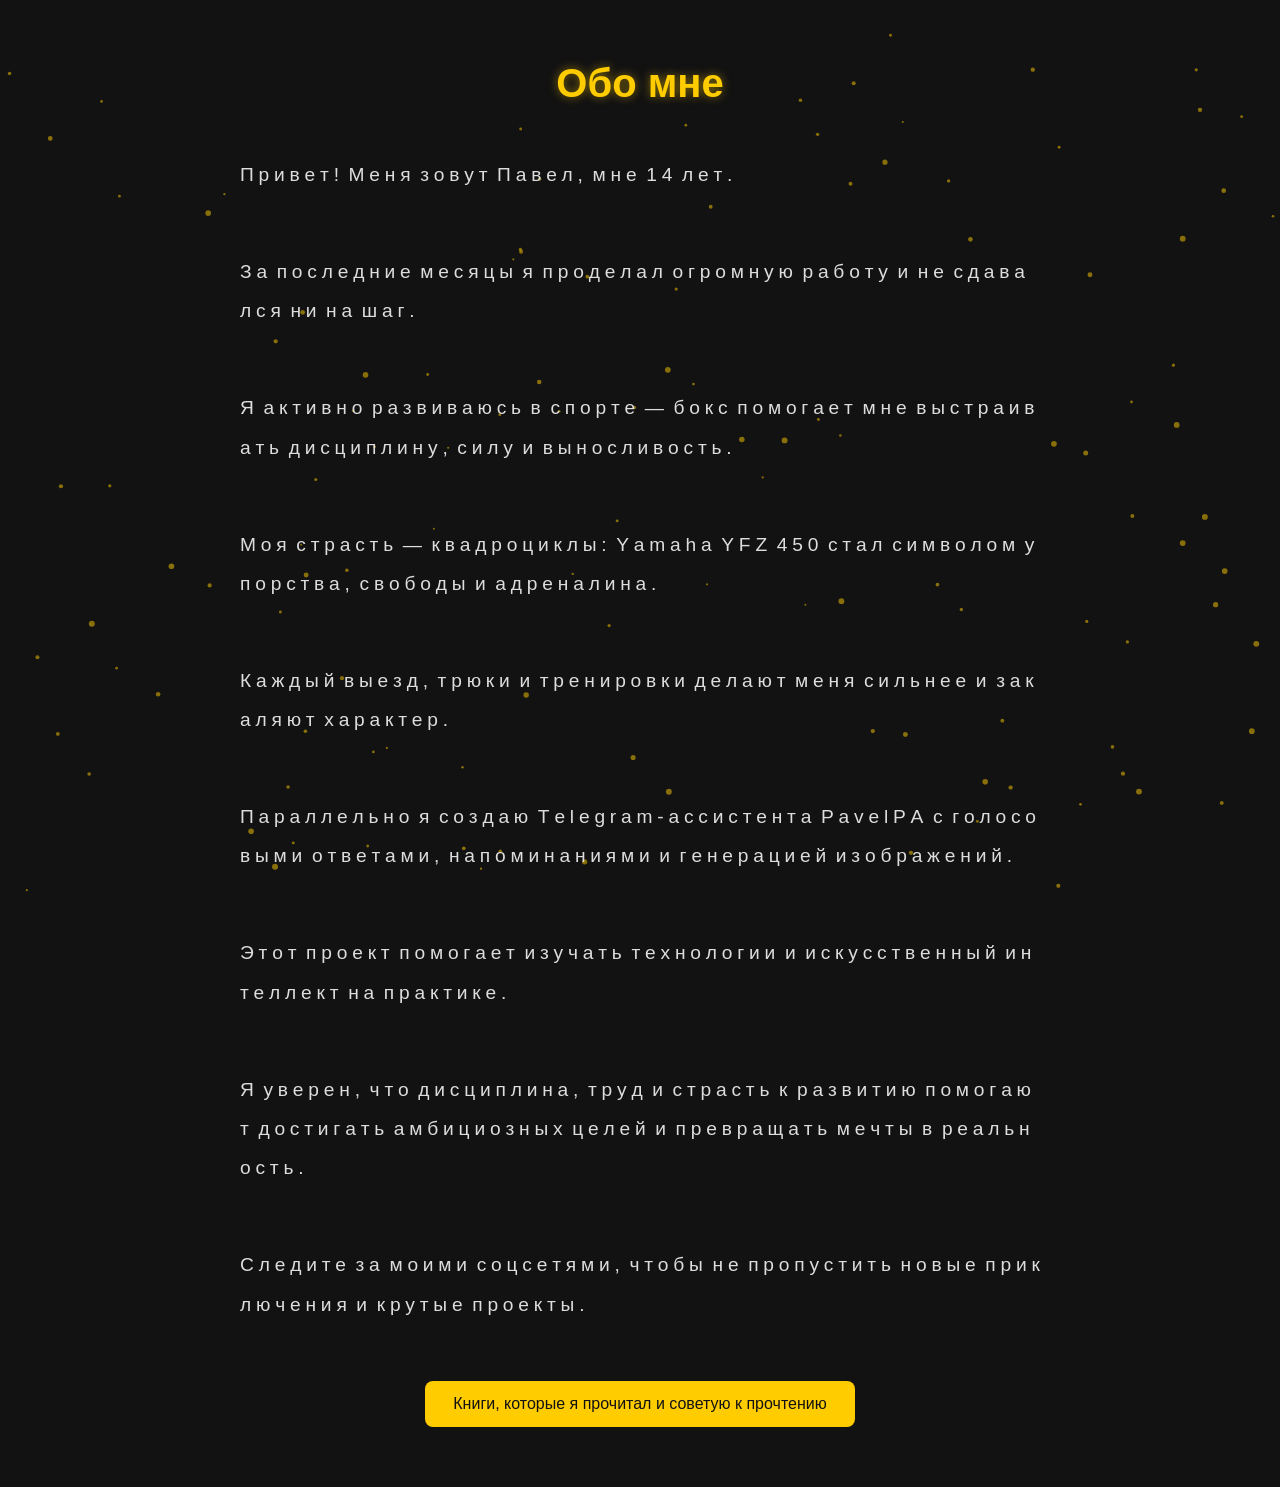
==== about.html @ d140e56e "Update about.html" ====
<!DOCTYPE html>
<html lang="ru">
<head>
<meta charset="UTF-8">
<meta name="viewport" content="width=device-width, initial-scale=1">
<title>Обо мне - PavelPA</title>
<style>
body {
  margin: 0;
  padding: 20px;
  background: #121212;
  color: #ddd;
  font-family: 'Manrope', sans-serif;
  line-height: 1.8;
  overflow-x: hidden;
  position: relative;
}

#particles {
  position: fixed;
  top: 0; left: 0;
  width: 100%; height: 100%;
  z-index: -1;
  pointer-events: none;
}

h1 {
  color: #ffcc00;
  font-size: 2.5rem;
  margin-bottom: 20px;
  text-align: center;
  text-shadow: 0 0 10px rgba(255,204,0,0.5);
  opacity: 0;
  transform: translateY(20px);
  transition: all 0.8s ease;
}

h1.visible { opacity: 1; transform: translateY(0); }

#wave-text {
  font-size: 1.2rem;
  max-width: 800px;
  margin: 0 auto 40px;
  display: flex;
  flex-direction: column;
  gap: 24px;
}

#wave-text p {
  display: flex;
  flex-wrap: wrap;
  gap: 0.3rem;
  opacity: 0;
  transform: translateY(10px);
  transition: all 0.6s ease;
}

#wave-text p.visible { opacity: 1; transform: translateY(0); }

#wave-text span {
  display: inline-block;
  opacity: 0;
  transform: translateY(10px);
  animation: wave 0.5s forwards;
}

@keyframes wave {
  to { opacity: 1; transform: translateY(0); }
}

button {
  display: block;
  margin: 0 auto 40px;
  padding: 14px 28px;
  font-size: 1rem;
  background: #ffcc00;
  color: #121212;
  border: none;
  border-radius: 8px;
  cursor: pointer;
  transition: transform 0.2s ease, background 0.3s ease, box-shadow 0.3s ease;
  opacity: 0;
  transform: translateY(10px);
}

button:hover {
  transform: translateY(-3px);
  background: #e6b800;
  box-shadow: 0 0 15px rgba(255,204,0,0.6);
}

button.visible { opacity: 1; transform: translateY(0); }

#books-list {
  max-width: 700px;
  margin: 0 auto 40px;
  opacity: 0;
  transform: translateY(10px);
  transition: all 0.6s ease;
}

#books-list.visible { opacity: 1; transform: translateY(0); }

article.book-item {
  margin-bottom: 20px;
  background: #1f1f1f;
  border-radius: 10px;
  padding: 14px 20px;
  box-shadow: 0 2px 8px rgba(0,0,0,0.7);
}

article.book-item h3 { color: #ffcc00; margin-bottom: 6px; }
article.book-item p { color: #bbb; }

@media (max-width: 480px) {
  body { padding: 16px; }
  #wave-text { font-size: 1rem; gap: 18px; }
  #wave-text p { gap: 0.4rem; }
}
</style>
</head>
<body>

<canvas id="particles"></canvas>

<h1 id="main-title">Обо мне</h1>
<div id="wave-text"></div>

<button id="toggle-books-btn" aria-expanded="false" aria-controls="books-list">
  Книги, которые я прочитал и советую к прочтению
</button>

<section id="books-list" hidden>
  <!-- Полный список книг оставляем -->
</section>

<script>
// Текст с эффектом волны
const paragraphs = [
  "Привет! Меня зовут Павел, мне 14 лет.",
  "За последние месяцы я проделал огромную работу и не сдавался ни на шаг.",
  "Я активно развиваюсь в спорте — бокс помогает мне выстраивать дисциплину, силу и выносливость.",
  "Моя страсть — квадроциклы: Yamaha YFZ 450 стал символом упорства, свободы и адреналина.",
  "Каждый выезд, трюки и тренировки делают меня сильнее и закаляют характер.",
  "Параллельно я создаю Telegram-ассистента PavelPA с голосовыми ответами, напоминаниями и генерацией изображений.",
  "Этот проект помогает изучать технологии и искусственный интеллект на практике.",
  "Я уверен, что дисциплина, труд и страсть к развитию помогают достигать амбициозных целей и превращать мечты в реальность.",
  "Следите за моими соцсетями, чтобы не пропустить новые приключения и крутые проекты."
];

const container = document.getElementById('wave-text');

paragraphs.forEach((para, pIndex) => {
  const p = document.createElement('p');
  para.split('').forEach((char, i) => {
    const span = document.createElement('span');
    span.textContent = char;
    span.style.animationDelay = `${(i + pIndex*para.length) * 0.03}s`;
    p.appendChild(span);
  });
  container.appendChild(p);
});

// Кнопка книг
const btn = document.getElementById('toggle-books-btn');
const booksList = document.getElementById('books-list');

btn.addEventListener('click', () => {
  const isHidden = booksList.hasAttribute('hidden');
  if (isHidden) {
    booksList.removeAttribute('hidden');
    btn.setAttribute('aria-expanded', 'true');
    btn.textContent = 'Скрыть список книг';
  } else {
    booksList.setAttribute('hidden', '');
    btn.setAttribute('aria-expanded', 'false');
    btn.textContent = 'Книги, которые я прочитал и советую к прочтению';
  }
});

// Анимация частиц
const canvas = document.getElementById('particles');
const ctx = canvas.getContext('2d');
let w, h, particles = [];

function initParticles(){
  w = canvas.width = window.innerWidth;
  h = canvas.height = window.innerHeight;
  particles = [];
  for(let i=0;i<120;i++){
    particles.push({
      x: Math.random()*w,
      y: Math.random()*h,
      r: Math.random()*2+1,
      dx: (Math.random()-0.5)*0.5,
      dy: (Math.random()-0.5)*0.5
    });
  }
}
function drawParticles(){
  ctx.clearRect(0,0,w,h);
  particles.forEach(p=>{
    ctx.beginPath();
    ctx.arc(p.x,p.y,p.r,0,Math.PI*2);
    ctx.fillStyle='rgba(255,204,0,0.5)';
    ctx.fill();
    p.x += p.dx;
    p.y += p.dy;
    if(p.x<0||p.x>w)p.dx*=-1;
    if(p.y<0||p.y>h)p.dy*=-1;
  });
  requestAnimationFrame(drawParticles);
}
window.addEventListener('resize', initParticles);
initParticles();
drawParticles();

// Появление элементов при скролле
function revealOnScroll() {
  const elements = [document.getElementById('main-title'), ...document.querySelectorAll('#wave-text p'), btn, booksList];
  elements.forEach(el => {
    const rect = el.getBoundingClientRect();
    if(rect.top < window.innerHeight - 50) {
      el.classList.add('visible');
    }
  });
}
window.addEventListener('scroll', revealOnScroll);
window.addEventListener('load', revealOnScroll);

</script>

</body>
</html>
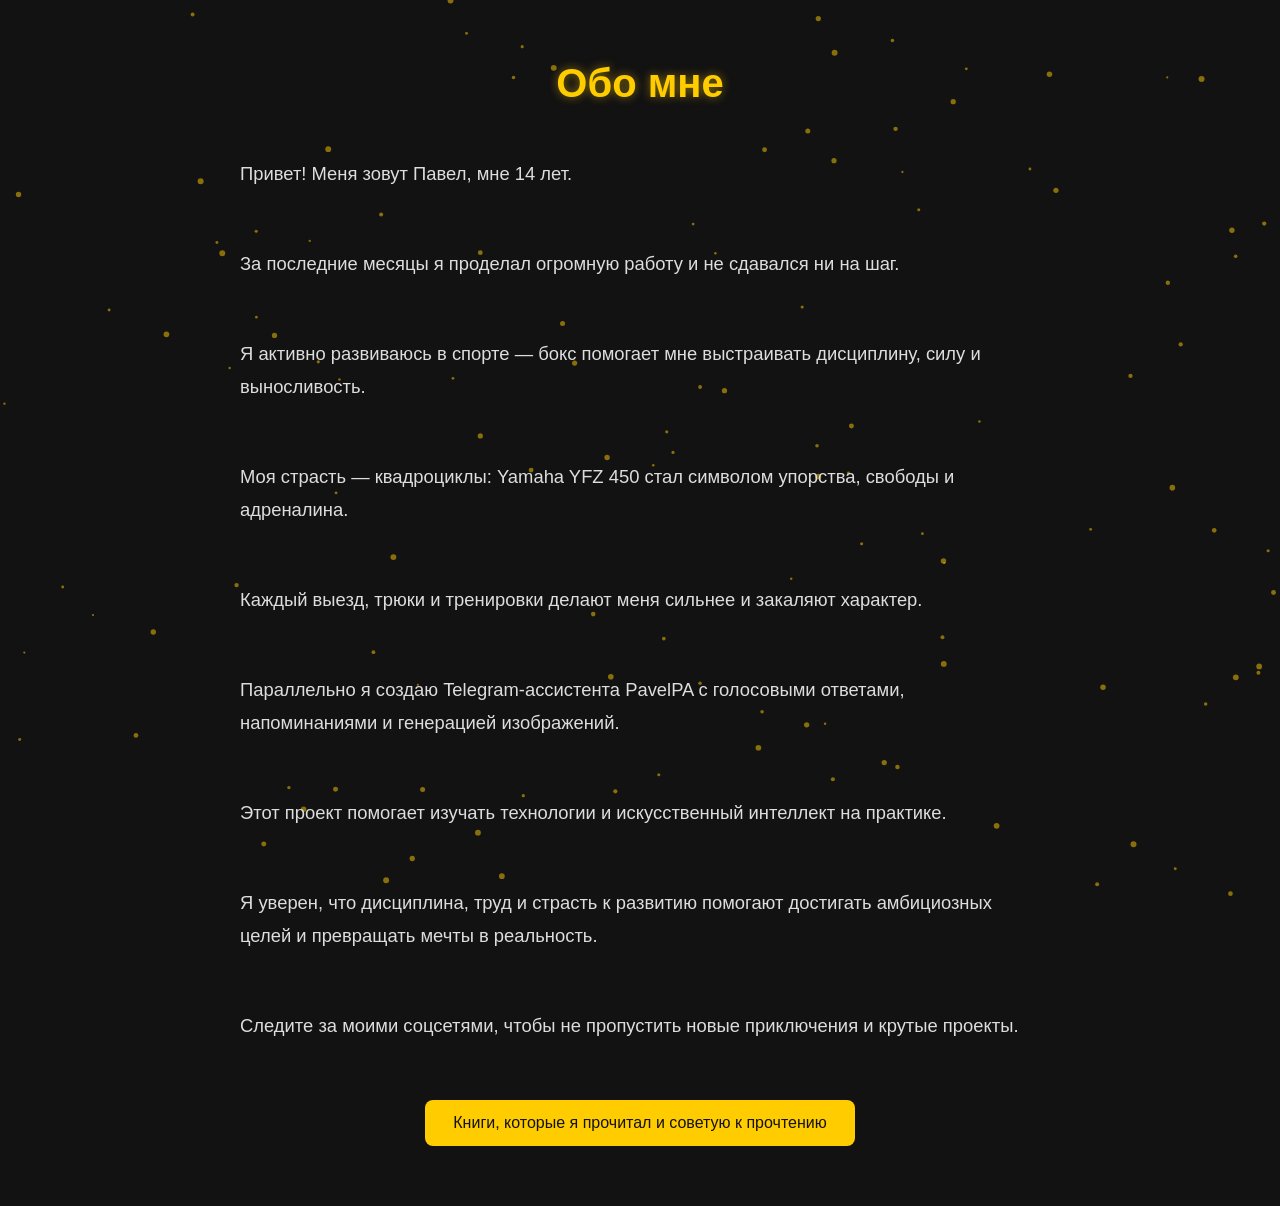
==== commit 9e475ab9: "Update about.html" ====
--- a/about.html
+++ b/about.html
@@ -13,7 +13,6 @@
   font-family: 'Manrope', sans-serif;
   line-height: 1.8;
   overflow-x: hidden;
-  position: relative;
 }
 
 #particles {
@@ -38,35 +37,22 @@
 h1.visible { opacity: 1; transform: translateY(0); }
 
 #wave-text {
-  font-size: 1.2rem;
+  font-size: 1.15rem;
   max-width: 800px;
   margin: 0 auto 40px;
   display: flex;
   flex-direction: column;
-  gap: 24px;
+  gap: 20px;
+  word-wrap: normal;
 }
 
 #wave-text p {
-  display: flex;
-  flex-wrap: wrap;
-  gap: 0.3rem;
   opacity: 0;
   transform: translateY(10px);
   transition: all 0.6s ease;
 }
 
 #wave-text p.visible { opacity: 1; transform: translateY(0); }
-
-#wave-text span {
-  display: inline-block;
-  opacity: 0;
-  transform: translateY(10px);
-  animation: wave 0.5s forwards;
-}
-
-@keyframes wave {
-  to { opacity: 1; transform: translateY(0); }
-}
 
 button {
   display: block;
@@ -114,8 +100,7 @@
 
 @media (max-width: 480px) {
   body { padding: 16px; }
-  #wave-text { font-size: 1rem; gap: 18px; }
-  #wave-text p { gap: 0.4rem; }
+  #wave-text { font-size: 1rem; gap: 16px; }
 }
 </style>
 </head>
@@ -131,11 +116,66 @@
 </button>
 
 <section id="books-list" hidden>
-  <!-- Полный список книг оставляем -->
+  <article class="book-item">
+    <h3>«Самый богатый человек в Вавилоне» — Джордж Клейсон</h3>
+    <p>Классика финансовой мудрости — простые принципы накопления богатства, проверенные временем.</p>
+  </article>
+  <article class="book-item">
+    <h3>«Думай как миллионер» — Харв Экер</h3>
+    <p>Образ мышления и привычки, которые помогают людям добиваться финансового успеха.</p>
+  </article>
+  <article class="book-item">
+    <h3>«Тонкое искусство пофигизма» — Марк Мэнсон</h3>
+    <p>Необычный взгляд на личностный рост и умение правильно расставлять приоритеты.</p>
+  </article>
+  <article class="book-item">
+    <h3>«Как разговаривать с кем угодно, когда угодно» — Ларри Кинг</h3>
+    <p>Советы легендарного телеведущего по эффективной коммуникации в любой ситуации.</p>
+  </article>
+  <article class="book-item">
+    <h3>«Правила жизни успешных людей» — Дейл Карнеги</h3>
+    <p>Мудрые принципы, которые помогли миллионам стать более уверенными и успешными.</p>
+  </article>
+  <article class="book-item">
+    <h3>«Как завоёвывать друзей и оказывать влияние на людей» — Дейл Карнеги</h3>
+    <p>Классика о том, как строить отношения, убеждать и быть влиятельным.</p>
+  </article>
+  <article class="book-item">
+    <h3>«Бизнес без MBA» — Олег Тиньков</h3>
+    <p>Жизненный путь предпринимателя и советы для тех, кто хочет строить бизнес по-своему.</p>
+  </article>
+  <article class="book-item">
+    <h3>«Правило номер 1: никогда не быть номер 2» — Дэн Мильштейн</h3>
+    <p>Как стать лидером в конкурентной среде, не теряя свою индивидуальность.</p>
+  </article>
+  <article class="book-item">
+    <h3>«48 законов власти» — Роберт Грин</h3>
+    <p>Психология влияния и стратегии власти, основанные на реальных исторических примерах.</p>
+  </article>
+  <article class="book-item">
+    <h3>«21 неопровержимый закон лидерства» — Джон Максвелл</h3>
+    <p>Мировой бестселлер о принципах, которые делают лидеров по-настоящему великими.</p>
+  </article>
+  <article class="book-item">
+    <h3>«Атомные привычки» — Джеймс Клир</h3>
+    <p>Как маленькие привычки ежедневно формируют большие изменения в жизни.</p>
+  </article>
+  <article class="book-item">
+    <h3>«Гении и аутсайдеры» — Малкольм Гладуэлл</h3>
+    <p>Почему успех — это не только талант, но и стечение обстоятельств, труда и времени.</p>
+  </article>
+  <article class="book-item">
+    <h3>«Виртуозы общения» — Чарльз Дахигг</h3>
+    <p>О том, как создавать эффективные команды, принимать решения и общаться с пользой.</p>
+  </article>
+  <article class="book-item">
+    <h3>«Как разговаривать с мудаками» — Марк Гоулстон</h3>
+    <p>Практическое руководство по общению с токсичными людьми и сохранению самообладания.</p>
+  </article>
 </section>
 
 <script>
-// Текст с эффектом волны
+// Текст разбитый на абзацы
 const paragraphs = [
   "Привет! Меня зовут Павел, мне 14 лет.",
   "За последние месяцы я проделал огромную работу и не сдавался ни на шаг.",
@@ -149,15 +189,9 @@
 ];
 
 const container = document.getElementById('wave-text');
-
-paragraphs.forEach((para, pIndex) => {
+paragraphs.forEach(para => {
   const p = document.createElement('p');
-  para.split('').forEach((char, i) => {
-    const span = document.createElement('span');
-    span.textContent = char;
-    span.style.animationDelay = `${(i + pIndex*para.length) * 0.03}s`;
-    p.appendChild(span);
-  });
+  p.textContent = para;
   container.appendChild(p);
 });
 
@@ -178,7 +212,7 @@
   }
 });
 
-// Анимация частиц
+// Частицы на фоне
 const canvas = document.getElementById('particles');
 const ctx = canvas.getContext('2d');
 let w, h, particles = [];
@@ -227,7 +261,6 @@
 }
 window.addEventListener('scroll', revealOnScroll);
 window.addEventListener('load', revealOnScroll);
-
 </script>
 
 </body>
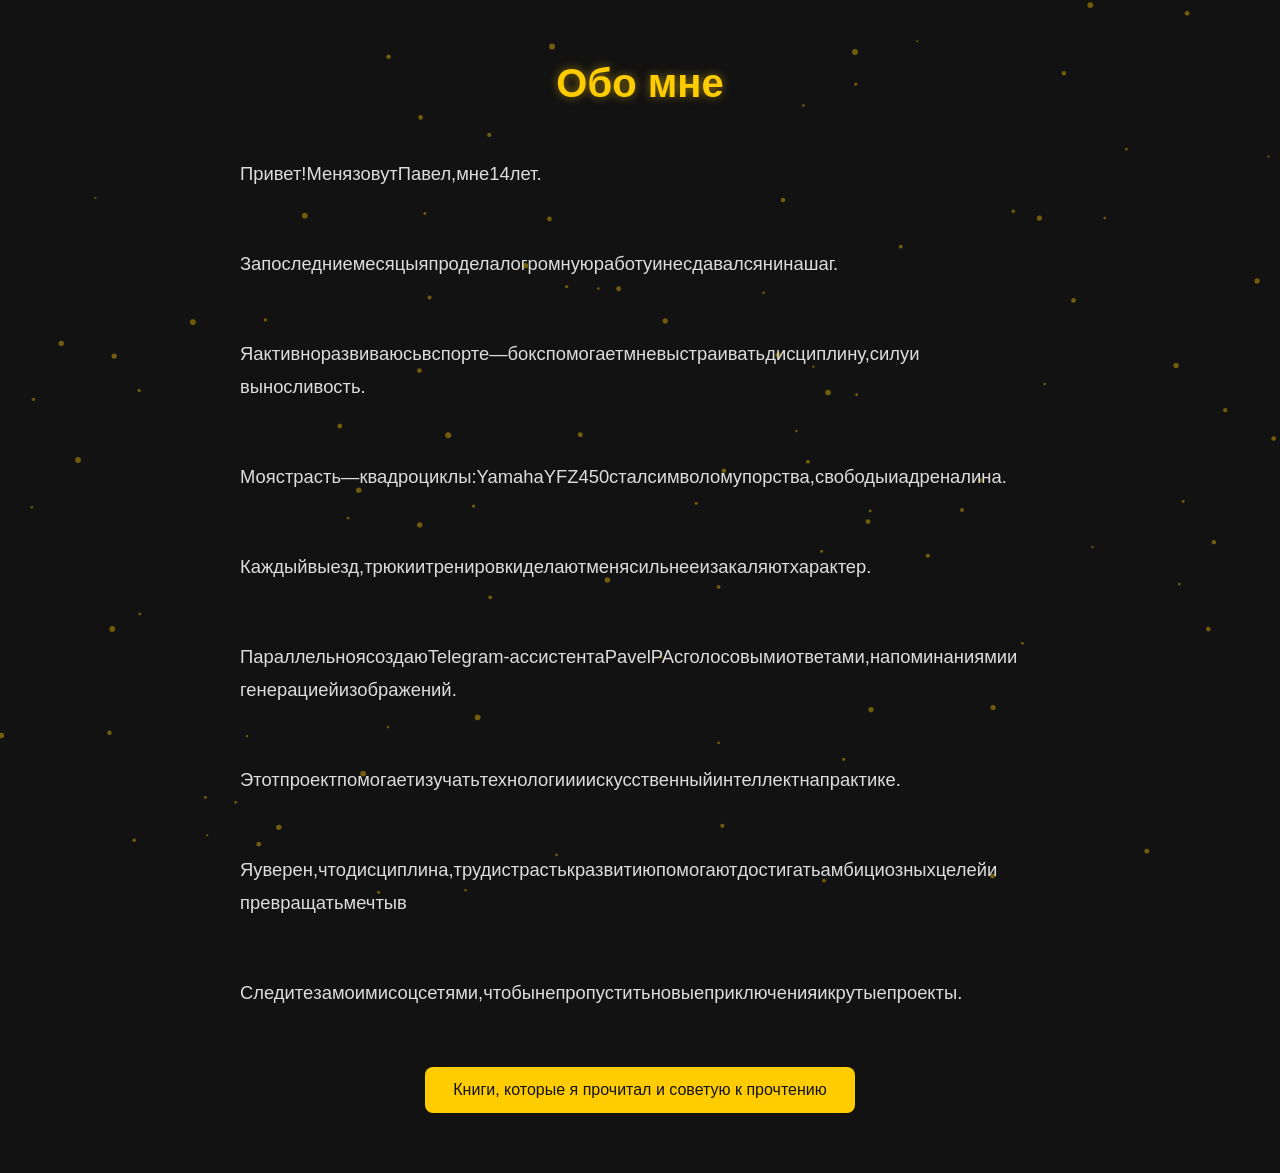
==== commit 6c7a77e9: "Update about.html" ====
--- a/about.html
+++ b/about.html
@@ -46,13 +46,11 @@
   word-wrap: normal;
 }
 
-#wave-text p {
-  opacity: 0;
-  transform: translateY(10px);
-  transition: all 0.6s ease;
-}
-
-#wave-text p.visible { opacity: 1; transform: translateY(0); }
+#wave-text span.word {
+  opacity: 0;
+  display: inline-block;
+  transform: translateY(8px);
+}
 
 button {
   display: block;
@@ -189,16 +187,25 @@
 ];
 
 const container = document.getElementById('wave-text');
-paragraphs.forEach(para => {
+
+// Создание параграфов по словам с эффектом появления
+paragraphs.forEach((para) => {
   const p = document.createElement('p');
-  p.textContent = para;
+  const words = para.split(' ');
+  words.forEach((word, idx) => {
+    const span = document.createElement('span');
+    span.className = 'word';
+    span.textContent = word + ' ';
+    span.style.transition = `opacity 0.4s ease, transform 0.4s ease`;
+    setTimeout(() => { span.style.opacity = 1; span.style.transform = 'translateY(0)'; }, 100 * idx);
+    p.appendChild(span);
+  });
   container.appendChild(p);
 });
 
 // Кнопка книг
 const btn = document.getElementById('toggle-books-btn');
 const booksList = document.getElementById('books-list');
-
 btn.addEventListener('click', () => {
   const isHidden = booksList.hasAttribute('hidden');
   if (isHidden) {
@@ -221,7 +228,7 @@
   w = canvas.width = window.innerWidth;
   h = canvas.height = window.innerHeight;
   particles = [];
-  for(let i=0;i<120;i++){
+  for(let i=0;i<100;i++){
     particles.push({
       x: Math.random()*w,
       y: Math.random()*h,
@@ -235,33 +242,24 @@
   ctx.clearRect(0,0,w,h);
   particles.forEach(p=>{
     ctx.beginPath();
-    ctx.arc(p.x,p.y,p.r,0,Math.PI*2);
-    ctx.fillStyle='rgba(255,204,0,0.5)';
+    ctx.arc(p.x,p.y,p.r,0,2*Math.PI);
+    ctx.fillStyle='rgba(255,204,0,0.4)';
     ctx.fill();
-    p.x += p.dx;
-    p.y += p.dy;
-    if(p.x<0||p.x>w)p.dx*=-1;
-    if(p.y<0||p.y>h)p.dy*=-1;
+    p.x += p.dx; p.y += p.dy;
+    if(p.x> w) p.x=0; if(p.x<0) p.x=w;
+    if(p.y> h) p.y=0; if(p.y<0) p.y=h;
   });
   requestAnimationFrame(drawParticles);
 }
 window.addEventListener('resize', initParticles);
-initParticles();
-drawParticles();
-
-// Появление элементов при скролле
-function revealOnScroll() {
-  const elements = [document.getElementById('main-title'), ...document.querySelectorAll('#wave-text p'), btn, booksList];
-  elements.forEach(el => {
-    const rect = el.getBoundingClientRect();
-    if(rect.top < window.innerHeight - 50) {
-      el.classList.add('visible');
-    }
-  });
-}
-window.addEventListener('scroll', revealOnScroll);
-window.addEventListener('load', revealOnScroll);
+initParticles(); drawParticles();
+
+// Плавное появление заголовка и кнопки
+window.addEventListener('DOMContentLoaded', ()=>{
+  document.getElementById('main-title').classList.add('visible');
+  setTimeout(()=> btn.classList.add('visible'), 1200);
+  setTimeout(()=> booksList.classList.add('visible'), 1500);
+});
 </script>
-
 </body>
 </html>
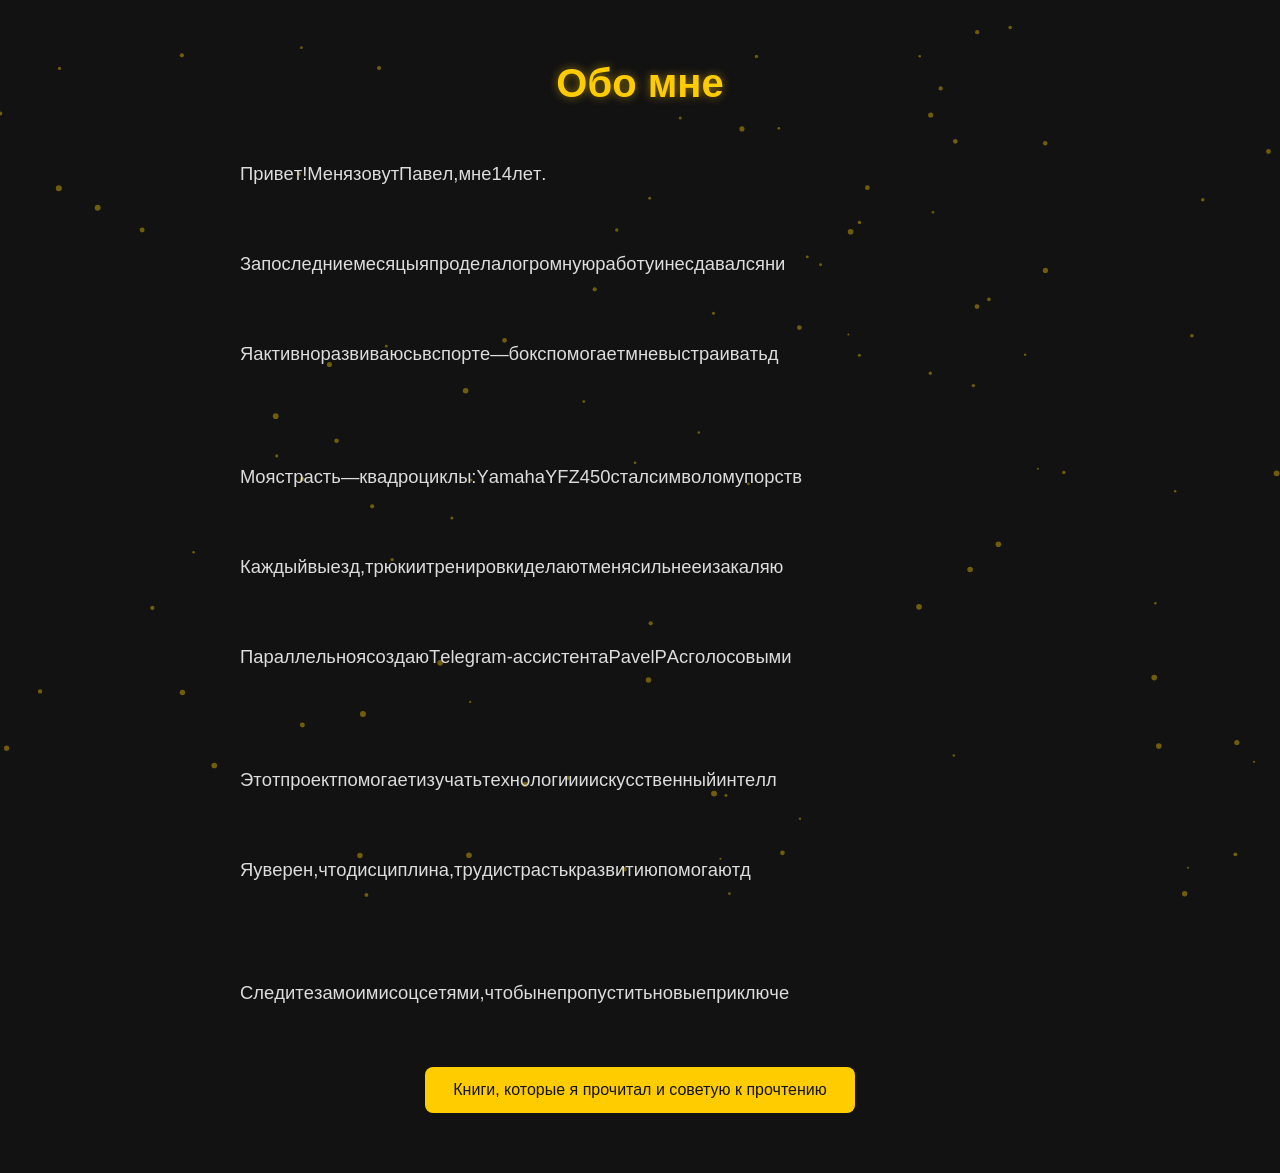
==== commit 6482e176: "Update about.html" ====
--- a/about.html
+++ b/about.html
@@ -43,10 +43,10 @@
   display: flex;
   flex-direction: column;
   gap: 20px;
-  word-wrap: normal;
-}
-
-#wave-text span.word {
+  word-wrap: break-word;
+}
+
+#wave-text span.letter {
   opacity: 0;
   display: inline-block;
   transform: translateY(8px);
@@ -114,6 +114,7 @@
 </button>
 
 <section id="books-list" hidden>
+  <!-- Верни все книги, как было -->
   <article class="book-item">
     <h3>«Самый богатый человек в Вавилоне» — Джордж Клейсон</h3>
     <p>Классика финансовой мудрости — простые принципы накопления богатства, проверенные временем.</p>
@@ -173,7 +174,7 @@
 </section>
 
 <script>
-// Текст разбитый на абзацы
+// Текст по буквам с сохранением пробелов
 const paragraphs = [
   "Привет! Меня зовут Павел, мне 14 лет.",
   "За последние месяцы я проделал огромную работу и не сдавался ни на шаг.",
@@ -188,16 +189,13 @@
 
 const container = document.getElementById('wave-text');
 
-// Создание параграфов по словам с эффектом появления
 paragraphs.forEach((para) => {
   const p = document.createElement('p');
-  const words = para.split(' ');
-  words.forEach((word, idx) => {
+  para.split('').forEach((char, idx) => {
     const span = document.createElement('span');
-    span.className = 'word';
-    span.textContent = word + ' ';
-    span.style.transition = `opacity 0.4s ease, transform 0.4s ease`;
-    setTimeout(() => { span.style.opacity = 1; span.style.transform = 'translateY(0)'; }, 100 * idx);
+    span.className = 'letter';
+    span.textContent = char;
+    setTimeout(()=>{ span.style.opacity=1; span.style.transform='translateY(0)'; }, idx*30);
     p.appendChild(span);
   });
   container.appendChild(p);
@@ -223,19 +221,12 @@
 const canvas = document.getElementById('particles');
 const ctx = canvas.getContext('2d');
 let w, h, particles = [];
-
 function initParticles(){
   w = canvas.width = window.innerWidth;
   h = canvas.height = window.innerHeight;
   particles = [];
   for(let i=0;i<100;i++){
-    particles.push({
-      x: Math.random()*w,
-      y: Math.random()*h,
-      r: Math.random()*2+1,
-      dx: (Math.random()-0.5)*0.5,
-      dy: (Math.random()-0.5)*0.5
-    });
+    particles.push({x:Math.random()*w,y:Math.random()*h,r:Math.random()*2+1,dx:(Math.random()-0.5)*0.5,dy:(Math.random()-0.5)*0.5});
   }
 }
 function drawParticles(){
@@ -246,8 +237,8 @@
     ctx.fillStyle='rgba(255,204,0,0.4)';
     ctx.fill();
     p.x += p.dx; p.y += p.dy;
-    if(p.x> w) p.x=0; if(p.x<0) p.x=w;
-    if(p.y> h) p.y=0; if(p.y<0) p.y=h;
+    if(p.x>w)p.x=0; if(p.x<0)p.x=w;
+    if(p.y>h)p.y=0; if(p.y<0)p.y=h;
   });
   requestAnimationFrame(drawParticles);
 }
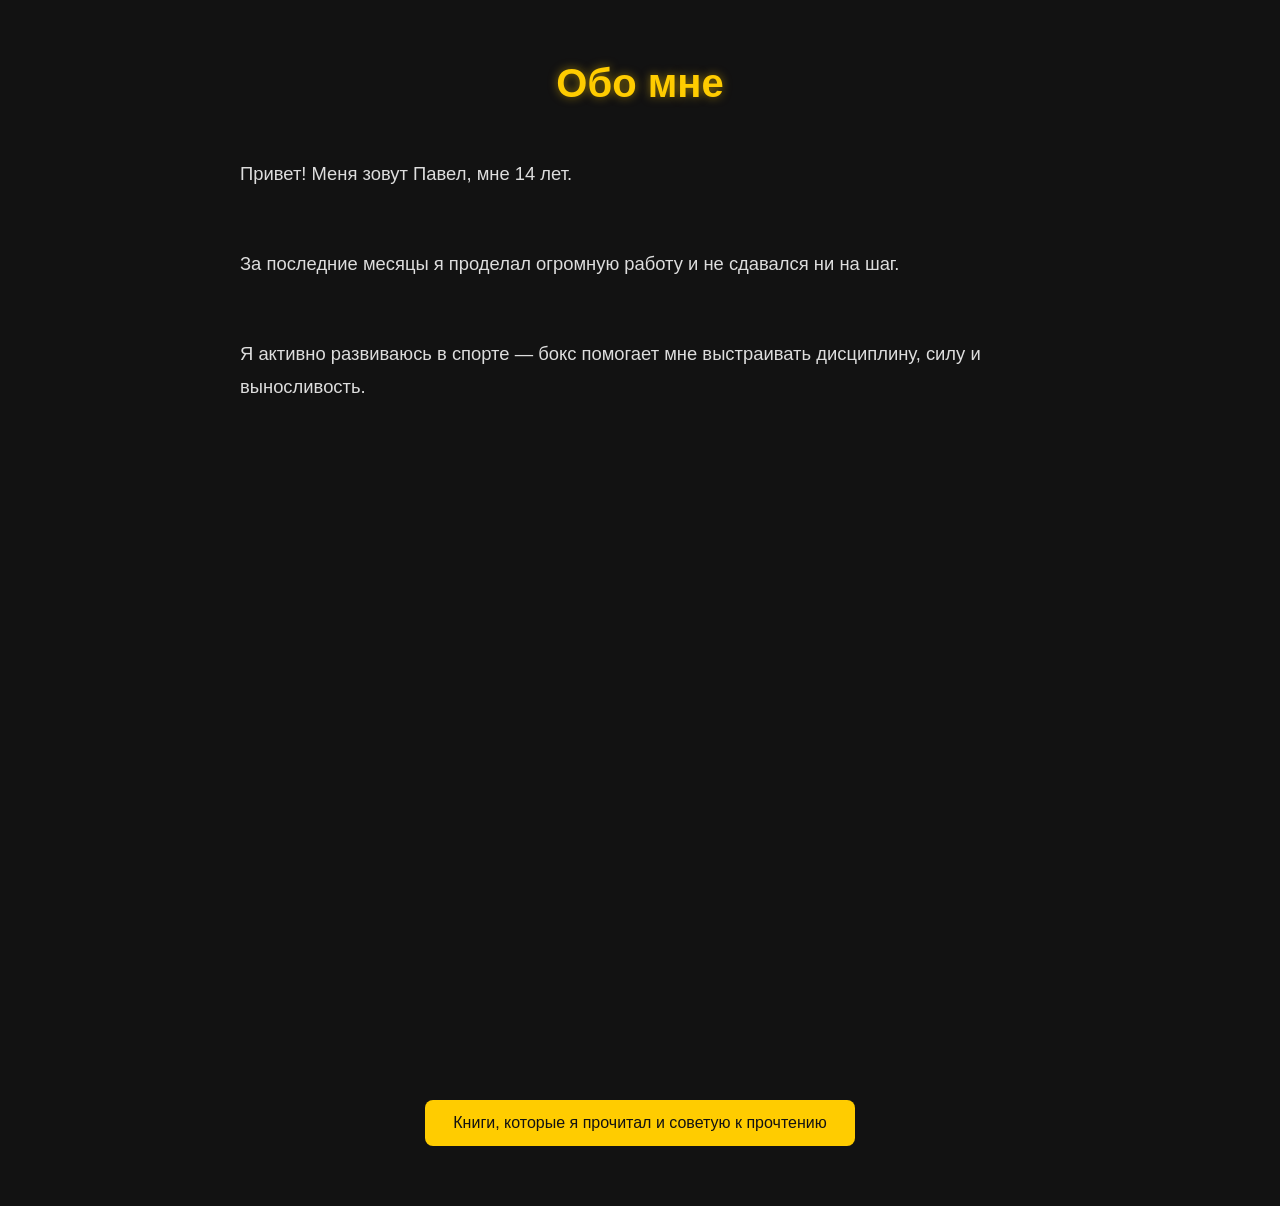
==== commit 50fcab37: "Update about.html" ====
--- a/about.html
+++ b/about.html
@@ -15,14 +15,6 @@
   overflow-x: hidden;
 }
 
-#particles {
-  position: fixed;
-  top: 0; left: 0;
-  width: 100%; height: 100%;
-  z-index: -1;
-  pointer-events: none;
-}
-
 h1 {
   color: #ffcc00;
   font-size: 2.5rem;
@@ -43,13 +35,17 @@
   display: flex;
   flex-direction: column;
   gap: 20px;
-  word-wrap: break-word;
-}
-
-#wave-text span.letter {
-  opacity: 0;
-  display: inline-block;
-  transform: translateY(8px);
+}
+
+#wave-text p {
+  opacity: 0;
+  transform: translateY(10px);
+  transition: opacity 0.8s ease, transform 0.8s ease;
+}
+
+#wave-text p.visible {
+  opacity: 1;
+  transform: translateY(0);
 }
 
 button {
@@ -104,8 +100,6 @@
 </head>
 <body>
 
-<canvas id="particles"></canvas>
-
 <h1 id="main-title">Обо мне</h1>
 <div id="wave-text"></div>
 
@@ -114,7 +108,7 @@
 </button>
 
 <section id="books-list" hidden>
-  <!-- Верни все книги, как было -->
+  <!-- все книги возвращены -->
   <article class="book-item">
     <h3>«Самый богатый человек в Вавилоне» — Джордж Клейсон</h3>
     <p>Классика финансовой мудрости — простые принципы накопления богатства, проверенные временем.</p>
@@ -174,7 +168,7 @@
 </section>
 
 <script>
-// Текст по буквам с сохранением пробелов
+// Текст — по абзацам
 const paragraphs = [
   "Привет! Меня зовут Павел, мне 14 лет.",
   "За последние месяцы я проделал огромную работу и не сдавался ни на шаг.",
@@ -189,16 +183,14 @@
 
 const container = document.getElementById('wave-text');
 
-paragraphs.forEach((para) => {
+// Плавное появление текста по абзацам
+paragraphs.forEach((para, index) => {
   const p = document.createElement('p');
-  para.split('').forEach((char, idx) => {
-    const span = document.createElement('span');
-    span.className = 'letter';
-    span.textContent = char;
-    setTimeout(()=>{ span.style.opacity=1; span.style.transform='translateY(0)'; }, idx*30);
-    p.appendChild(span);
-  });
+  p.textContent = para;
   container.appendChild(p);
+  setTimeout(() => {
+    p.classList.add('visible');
+  }, index * 600);
 });
 
 // Кнопка книг
@@ -217,39 +209,10 @@
   }
 });
 
-// Частицы на фоне
-const canvas = document.getElementById('particles');
-const ctx = canvas.getContext('2d');
-let w, h, particles = [];
-function initParticles(){
-  w = canvas.width = window.innerWidth;
-  h = canvas.height = window.innerHeight;
-  particles = [];
-  for(let i=0;i<100;i++){
-    particles.push({x:Math.random()*w,y:Math.random()*h,r:Math.random()*2+1,dx:(Math.random()-0.5)*0.5,dy:(Math.random()-0.5)*0.5});
-  }
-}
-function drawParticles(){
-  ctx.clearRect(0,0,w,h);
-  particles.forEach(p=>{
-    ctx.beginPath();
-    ctx.arc(p.x,p.y,p.r,0,2*Math.PI);
-    ctx.fillStyle='rgba(255,204,0,0.4)';
-    ctx.fill();
-    p.x += p.dx; p.y += p.dy;
-    if(p.x>w)p.x=0; if(p.x<0)p.x=w;
-    if(p.y>h)p.y=0; if(p.y<0)p.y=h;
-  });
-  requestAnimationFrame(drawParticles);
-}
-window.addEventListener('resize', initParticles);
-initParticles(); drawParticles();
-
-// Плавное появление заголовка и кнопки
+// Заголовок и кнопка
 window.addEventListener('DOMContentLoaded', ()=>{
   document.getElementById('main-title').classList.add('visible');
   setTimeout(()=> btn.classList.add('visible'), 1200);
-  setTimeout(()=> booksList.classList.add('visible'), 1500);
 });
 </script>
 </body>
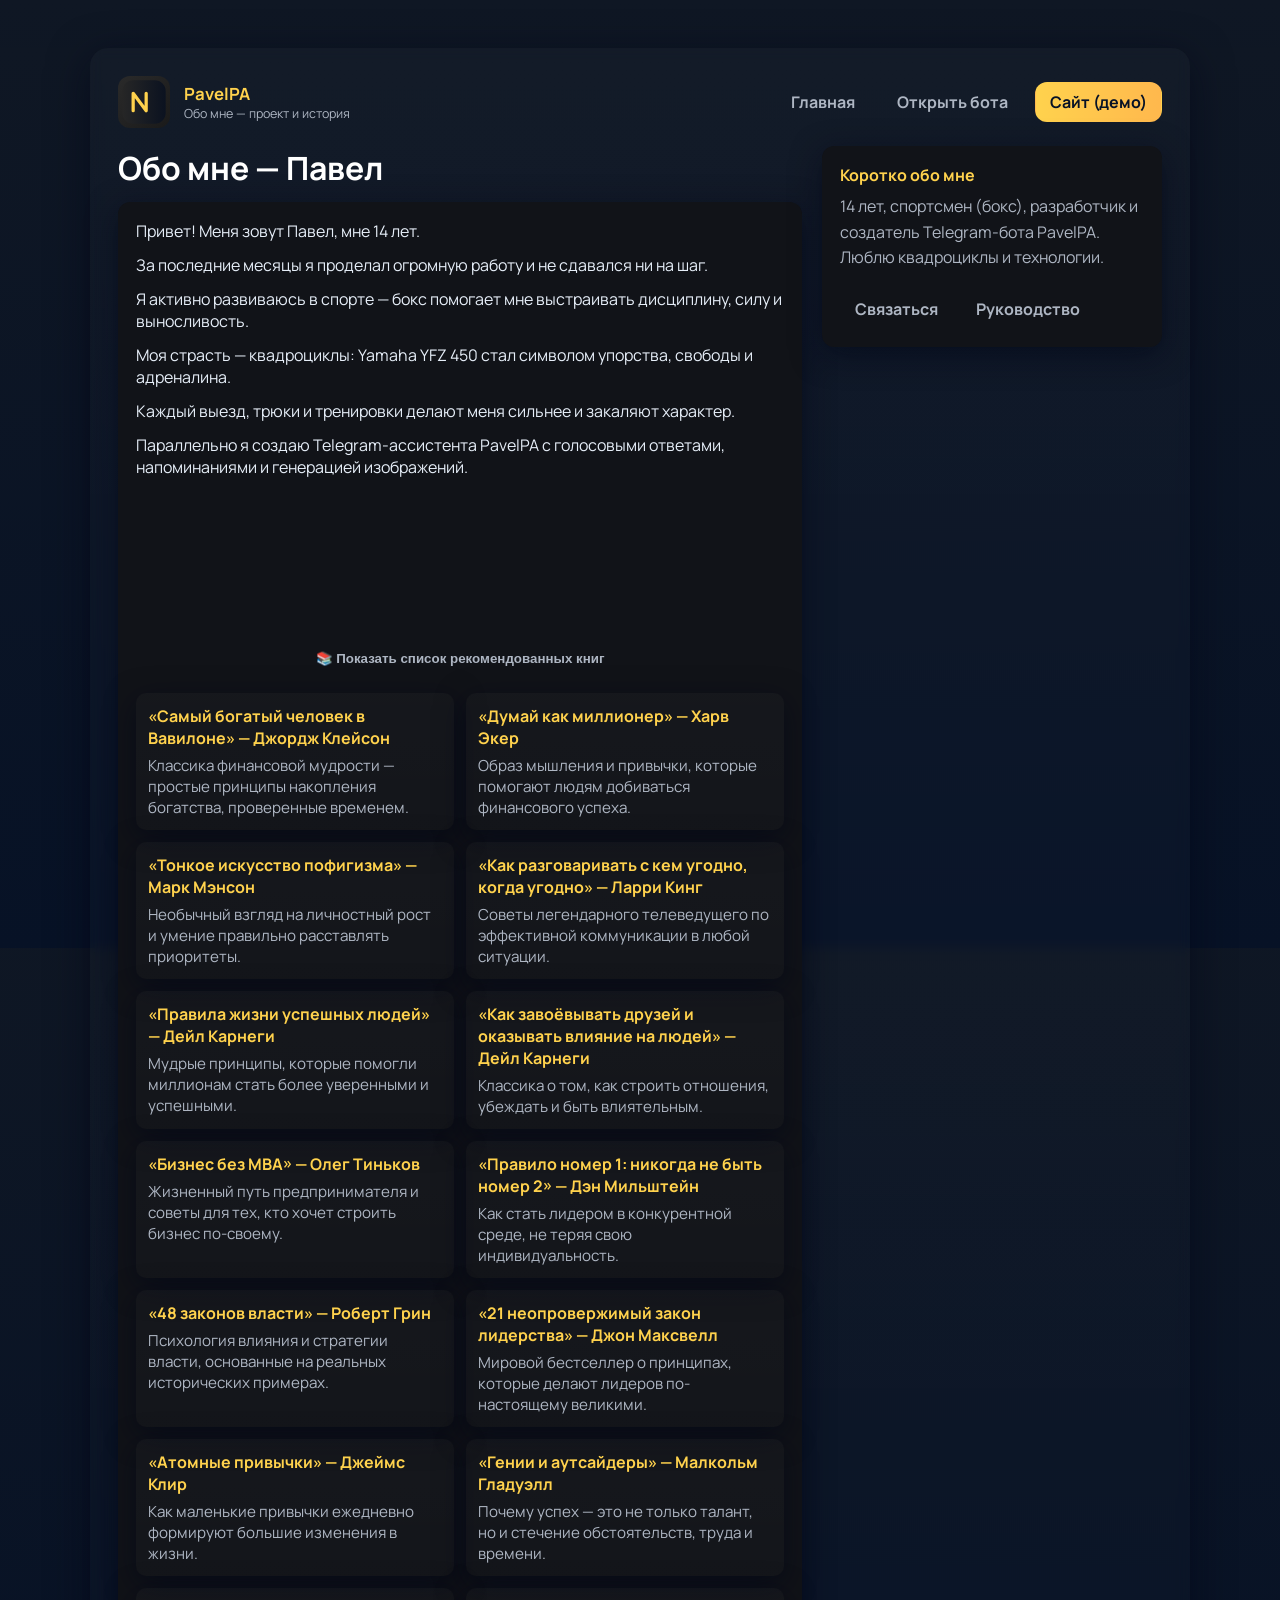
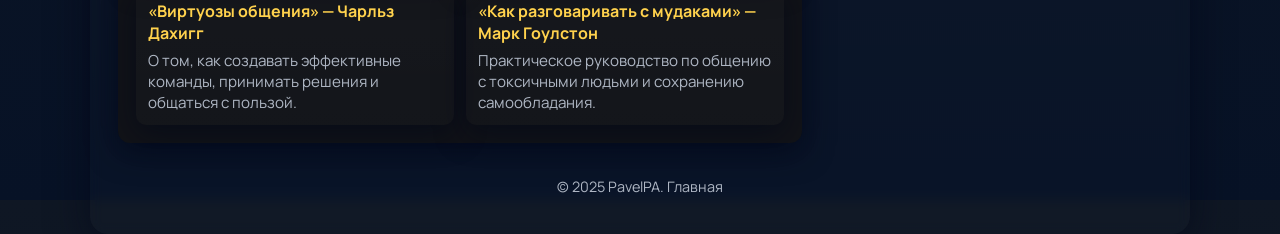
==== commit 603b0133: "Update about.html" ====
--- a/about.html
+++ b/about.html
@@ -1,219 +1,202 @@
-<!DOCTYPE html>
+<!doctype html>
 <html lang="ru">
 <head>
-<meta charset="UTF-8">
-<meta name="viewport" content="width=device-width, initial-scale=1">
-<title>Обо мне - PavelPA</title>
-<style>
-body {
-  margin: 0;
-  padding: 20px;
-  background: #121212;
-  color: #ddd;
-  font-family: 'Manrope', sans-serif;
-  line-height: 1.8;
-  overflow-x: hidden;
-}
-
-h1 {
-  color: #ffcc00;
-  font-size: 2.5rem;
-  margin-bottom: 20px;
-  text-align: center;
-  text-shadow: 0 0 10px rgba(255,204,0,0.5);
-  opacity: 0;
-  transform: translateY(20px);
-  transition: all 0.8s ease;
-}
-
-h1.visible { opacity: 1; transform: translateY(0); }
-
-#wave-text {
-  font-size: 1.15rem;
-  max-width: 800px;
-  margin: 0 auto 40px;
-  display: flex;
-  flex-direction: column;
-  gap: 20px;
-}
-
-#wave-text p {
-  opacity: 0;
-  transform: translateY(10px);
-  transition: opacity 0.8s ease, transform 0.8s ease;
-}
-
-#wave-text p.visible {
-  opacity: 1;
-  transform: translateY(0);
-}
-
-button {
-  display: block;
-  margin: 0 auto 40px;
-  padding: 14px 28px;
-  font-size: 1rem;
-  background: #ffcc00;
-  color: #121212;
-  border: none;
-  border-radius: 8px;
-  cursor: pointer;
-  transition: transform 0.2s ease, background 0.3s ease, box-shadow 0.3s ease;
-  opacity: 0;
-  transform: translateY(10px);
-}
-
-button:hover {
-  transform: translateY(-3px);
-  background: #e6b800;
-  box-shadow: 0 0 15px rgba(255,204,0,0.6);
-}
-
-button.visible { opacity: 1; transform: translateY(0); }
-
-#books-list {
-  max-width: 700px;
-  margin: 0 auto 40px;
-  opacity: 0;
-  transform: translateY(10px);
-  transition: all 0.6s ease;
-}
-
-#books-list.visible { opacity: 1; transform: translateY(0); }
-
-article.book-item {
-  margin-bottom: 20px;
-  background: #1f1f1f;
-  border-radius: 10px;
-  padding: 14px 20px;
-  box-shadow: 0 2px 8px rgba(0,0,0,0.7);
-}
-
-article.book-item h3 { color: #ffcc00; margin-bottom: 6px; }
-article.book-item p { color: #bbb; }
-
-@media (max-width: 480px) {
-  body { padding: 16px; }
-  #wave-text { font-size: 1rem; gap: 16px; }
-}
-</style>
+  <meta charset="utf-8" />
+  <meta name="viewport" content="width=device-width, initial-scale=1" />
+  <title>Обо мне — PavelPA</title>
+  <link href="https://fonts.googleapis.com/css2?family=Manrope:wght@300;600;800&display=swap" rel="stylesheet">
+  <meta name="theme-color" content="#0f1724">
+  <style>
+    :root{
+      --bg:#0f1724;
+      --card:#111318;
+      --muted:#aeb6c3;
+      --accent:#ffd24d;
+      --glass: rgba(255,255,255,0.03);
+      --radius:16px;
+    }
+    *{box-sizing:border-box;margin:0;padding:0}
+    html,body{height:100%;font-family:'Manrope',system-ui,-apple-system,Segoe UI,Roboto,'Helvetica Neue',Arial; background:linear-gradient(180deg,var(--bg) 0%, #071226 100%); color:#e6eef8;-webkit-font-smoothing:antialiased}
+
+    /* page container */
+    .wrap{max-width:1100px;margin:48px auto;padding:28px;border-radius:18px;background:linear-gradient(180deg, rgba(255,255,255,0.02), rgba(255,255,255,0.01));box-shadow:0 10px 40px rgba(2,6,23,0.6);backdrop-filter: blur(6px)}
+
+    header{display:flex;align-items:center;justify-content:space-between;gap:18px;margin-bottom:18px}
+    .brand{display:flex;align-items:center;gap:14px}
+    .logo{width:52px;height:52px;border-radius:12px;background:linear-gradient(135deg,#2a2a2a, #1a1a1a);display:flex;align-items:center;justify-content:center}
+    .brand h1{font-size:1.05rem;color:var(--accent)}
+    .brand p{font-size:0.78rem;color:var(--muted)}
+    nav{display:flex;gap:12px;align-items:center}
+    .btn{font-weight:700;padding:8px 14px;border-radius:12px;text-decoration:none;display:inline-flex;align-items:center;gap:8px;border:1px solid transparent}
+    .btn.ghost{background:transparent;color:var(--muted)}
+    .btn.primary{background:linear-gradient(90deg,var(--accent), #ffb84d);color:#071226}
+
+    /* hero */
+    .hero{display:grid;grid-template-columns:1fr 340px;gap:20px;align-items:start}
+    .hero-left h2{font-size:2rem;color:#fff;margin-bottom:12px}
+    .lead{color:var(--muted);font-size:1rem;line-height:1.6;margin-bottom:18px}
+
+    /* about card */
+    .card{background:var(--card);padding:18px;border-radius:12px;box-shadow:0 8px 30px rgba(2,6,23,0.6)}
+    .about-paragraph{color:#e6eef8;margin-bottom:12px;opacity:0;transform:translateY(8px);transition:all 0.6s ease}
+    .about-paragraph.visible{opacity:1;transform:translateY(0)}
+
+    /* books */
+    .books-toggle{display:flex;justify-content:center;margin:18px 0}
+    .books-list{display:grid;grid-template-columns:repeat(auto-fit,minmax(220px,1fr));gap:12px;margin-top:12px}
+    .book{background:linear-gradient(180deg, rgba(255,255,255,0.02), rgba(255,255,255,0.01));padding:12px;border-radius:10px}
+    .book h4{color:var(--accent);margin-bottom:6px}
+    .book p{color:var(--muted);font-size:0.95rem}
+
+    footer{margin-top:24px;text-align:center;color:var(--muted);font-size:0.9rem;padding:10px}
+
+    @media (max-width:880px){
+      .hero{grid-template-columns:1fr}
+      .hero-right{order:-1}
+    }
+
+  </style>
 </head>
 <body>
-
-<h1 id="main-title">Обо мне</h1>
-<div id="wave-text"></div>
-
-<button id="toggle-books-btn" aria-expanded="false" aria-controls="books-list">
-  Книги, которые я прочитал и советую к прочтению
-</button>
-
-<section id="books-list" hidden>
-  <!-- все книги возвращены -->
-  <article class="book-item">
-    <h3>«Самый богатый человек в Вавилоне» — Джордж Клейсон</h3>
-    <p>Классика финансовой мудрости — простые принципы накопления богатства, проверенные временем.</p>
-  </article>
-  <article class="book-item">
-    <h3>«Думай как миллионер» — Харв Экер</h3>
-    <p>Образ мышления и привычки, которые помогают людям добиваться финансового успеха.</p>
-  </article>
-  <article class="book-item">
-    <h3>«Тонкое искусство пофигизма» — Марк Мэнсон</h3>
-    <p>Необычный взгляд на личностный рост и умение правильно расставлять приоритеты.</p>
-  </article>
-  <article class="book-item">
-    <h3>«Как разговаривать с кем угодно, когда угодно» — Ларри Кинг</h3>
-    <p>Советы легендарного телеведущего по эффективной коммуникации в любой ситуации.</p>
-  </article>
-  <article class="book-item">
-    <h3>«Правила жизни успешных людей» — Дейл Карнеги</h3>
-    <p>Мудрые принципы, которые помогли миллионам стать более уверенными и успешными.</p>
-  </article>
-  <article class="book-item">
-    <h3>«Как завоёвывать друзей и оказывать влияние на людей» — Дейл Карнеги</h3>
-    <p>Классика о том, как строить отношения, убеждать и быть влиятельным.</p>
-  </article>
-  <article class="book-item">
-    <h3>«Бизнес без MBA» — Олег Тиньков</h3>
-    <p>Жизненный путь предпринимателя и советы для тех, кто хочет строить бизнес по-своему.</p>
-  </article>
-  <article class="book-item">
-    <h3>«Правило номер 1: никогда не быть номер 2» — Дэн Мильштейн</h3>
-    <p>Как стать лидером в конкурентной среде, не теряя свою индивидуальность.</p>
-  </article>
-  <article class="book-item">
-    <h3>«48 законов власти» — Роберт Грин</h3>
-    <p>Психология влияния и стратегии власти, основанные на реальных исторических примерах.</p>
-  </article>
-  <article class="book-item">
-    <h3>«21 неопровержимый закон лидерства» — Джон Максвелл</h3>
-    <p>Мировой бестселлер о принципах, которые делают лидеров по-настоящему великими.</p>
-  </article>
-  <article class="book-item">
-    <h3>«Атомные привычки» — Джеймс Клир</h3>
-    <p>Как маленькие привычки ежедневно формируют большие изменения в жизни.</p>
-  </article>
-  <article class="book-item">
-    <h3>«Гении и аутсайдеры» — Малкольм Гладуэлл</h3>
-    <p>Почему успех — это не только талант, но и стечение обстоятельств, труда и времени.</p>
-  </article>
-  <article class="book-item">
-    <h3>«Виртуозы общения» — Чарльз Дахигг</h3>
-    <p>О том, как создавать эффективные команды, принимать решения и общаться с пользой.</p>
-  </article>
-  <article class="book-item">
-    <h3>«Как разговаривать с мудаками» — Марк Гоулстон</h3>
-    <p>Практическое руководство по общению с токсичными людьми и сохранению самообладания.</p>
-  </article>
-</section>
-
-<script>
-// Текст — по абзацам
-const paragraphs = [
-  "Привет! Меня зовут Павел, мне 14 лет.",
-  "За последние месяцы я проделал огромную работу и не сдавался ни на шаг.",
-  "Я активно развиваюсь в спорте — бокс помогает мне выстраивать дисциплину, силу и выносливость.",
-  "Моя страсть — квадроциклы: Yamaha YFZ 450 стал символом упорства, свободы и адреналина.",
-  "Каждый выезд, трюки и тренировки делают меня сильнее и закаляют характер.",
-  "Параллельно я создаю Telegram-ассистента PavelPA с голосовыми ответами, напоминаниями и генерацией изображений.",
-  "Этот проект помогает изучать технологии и искусственный интеллект на практике.",
-  "Я уверен, что дисциплина, труд и страсть к развитию помогают достигать амбициозных целей и превращать мечты в реальность.",
-  "Следите за моими соцсетями, чтобы не пропустить новые приключения и крутые проекты."
-];
-
-const container = document.getElementById('wave-text');
-
-// Плавное появление текста по абзацам
-paragraphs.forEach((para, index) => {
-  const p = document.createElement('p');
-  p.textContent = para;
-  container.appendChild(p);
-  setTimeout(() => {
-    p.classList.add('visible');
-  }, index * 600);
-});
-
-// Кнопка книг
-const btn = document.getElementById('toggle-books-btn');
-const booksList = document.getElementById('books-list');
-btn.addEventListener('click', () => {
-  const isHidden = booksList.hasAttribute('hidden');
-  if (isHidden) {
-    booksList.removeAttribute('hidden');
-    btn.setAttribute('aria-expanded', 'true');
-    btn.textContent = 'Скрыть список книг';
-  } else {
-    booksList.setAttribute('hidden', '');
-    btn.setAttribute('aria-expanded', 'false');
-    btn.textContent = 'Книги, которые я прочитал и советую к прочтению';
-  }
-});
-
-// Заголовок и кнопка
-window.addEventListener('DOMContentLoaded', ()=>{
-  document.getElementById('main-title').classList.add('visible');
-  setTimeout(()=> btn.classList.add('visible'), 1200);
-});
-</script>
+  <main class="wrap">
+    <header>
+      <div class="brand">
+        <div class="logo" aria-hidden>
+          <svg viewBox="0 0 24 24" fill="none" xmlns="http://www.w3.org/2000/svg"><rect x="2" y="2" width="20" height="20" rx="5" fill="url(#g)"/><defs><linearGradient id="g" x1="0" x2="1"><stop offset="0" stop-color="#262626"/><stop offset="1" stop-color="#0b1220"/></linearGradient></defs><path d="M7 16V8l6 8V8" stroke="#ffd24d" stroke-width="1.5" stroke-linecap="round" stroke-linejoin="round"/></svg>
+        </div>
+        <div>
+          <h1>PavelPA</h1>
+          <p>Обо мне — проект и история</p>
+        </div>
+      </div>
+
+      <nav>
+        <a class="btn ghost" href="/">Главная</a>
+        <a class="btn ghost" href="https://t.me/PauelkyyBot" target="_blank">Открыть бота</a>
+        <a class="btn primary" href="https://pauelky123.github.io/pavel/" target="_blank">Сайт (демо)</a>
+      </nav>
+    </header>
+
+    <section class="hero">
+      <div class="hero-left">
+        <h2 id="main-title">Обо мне — Павел</h2>
+        <div class="card" style="margin-top:12px">
+          <div id="about-content">
+            <!-- paragraphs will be inserted here -->
+          </div>
+
+          <div class="books-toggle">
+            <button id="toggle-books" class="btn ghost" aria-expanded="false" aria-controls="books">
+              📚 Показать список рекомендованных книг
+            </button>
+          </div>
+
+          <div id="books" class="books-list" hidden>
+            <!-- books will be rendered here -->
+          </div>
+        </div>
+      </div>
+
+      <aside class="hero-right">
+        <div class="card">
+          <h4 style="color:var(--accent);margin-bottom:8px">Коротко обо мне</h4>
+          <p class="lead muted">14 лет, спортсмен (бокс), разработчик и создатель Telegram-бота PavelPA. Люблю квадроциклы и технологии.</p>
+
+          <div style="margin-top:12px;display:flex;gap:8px;flex-wrap:wrap">
+            <a class="btn ghost" href="https://t.me/pauelkyy" target="_blank">Связаться</a>
+            <a class="btn ghost" href="docs/guide.pdf" target="_blank" rel="noopener">Руководство</a>
+          </div>
+        </div>
+      </aside>
+    </section>
+
+    <footer>
+      © 2025 PavelPA. <a href="https://pauelky123.github.io/pavel/" style="color:var(--muted);text-decoration:none">Главная</a>
+    </footer>
+  </main>
+
+  <script>
+    // content from user
+    const paragraphs = [
+      "Привет! Меня зовут Павел, мне 14 лет.",
+      "За последние месяцы я проделал огромную работу и не сдавался ни на шаг.",
+      "Я активно развиваюсь в спорте — бокс помогает мне выстраивать дисциплину, силу и выносливость.",
+      "Моя страсть — квадроциклы: Yamaha YFZ 450 стал символом упорства, свободы и адреналина.",
+      "Каждый выезд, трюки и тренировки делают меня сильнее и закаляют характер.",
+      "Параллельно я создаю Telegram-ассистента PavelPA с голосовыми ответами, напоминаниями и генерацией изображений.",
+      "Этот проект помогает изучать технологии и искусственный интеллект на практике.",
+      "Я уверен, что дисциплина, труд и страсть к развитию помогают достигать амбициозных целей и превращать мечты в реальность.",
+      "Следите за моими соцсетями, чтобы не пропустить новые приключения и крутые проекты."
+    ];
+
+    const books = [
+      {title: '«Самый богатый человек в Вавилоне» — Джордж Клейсон', desc: 'Классика финансовой мудрости — простые принципы накопления богатства, проверенные временем.'},
+      {title: '«Думай как миллионер» — Харв Экер', desc: 'Образ мышления и привычки, которые помогают людям добиваться финансового успеха.'},
+      {title: '«Тонкое искусство пофигизма» — Марк Мэнсон', desc: 'Необычный взгляд на личностный рост и умение правильно расставлять приоритеты.'},
+      {title: '«Как разговаривать с кем угодно, когда угодно» — Ларри Кинг', desc: 'Советы легендарного телеведущего по эффективной коммуникации в любой ситуации.'},
+      {title: '«Правила жизни успешных людей» — Дейл Карнеги', desc: 'Мудрые принципы, которые помогли миллионам стать более уверенными и успешными.'},
+      {title: '«Как завоёвывать друзей и оказывать влияние на людей» — Дейл Карнеги', desc: 'Классика о том, как строить отношения, убеждать и быть влиятельным.'},
+      {title: '«Бизнес без MBA» — Олег Тиньков', desc: 'Жизненный путь предпринимателя и советы для тех, кто хочет строить бизнес по-своему.'},
+      {title: '«Правило номер 1: никогда не быть номер 2» — Дэн Мильштейн', desc: 'Как стать лидером в конкурентной среде, не теряя свою индивидуальность.'},
+      {title: '«48 законов власти» — Роберт Грин', desc: 'Психология влияния и стратегии власти, основанные на реальных исторических примерах.'},
+      {title: '«21 неопровержимый закон лидерства» — Джон Максвелл', desc: 'Мировой бестселлер о принципах, которые делают лидеров по-настоящему великими.'},
+      {title: '«Атомные привычки» — Джеймс Клир', desc: 'Как маленькие привычки ежедневно формируют большие изменения в жизни.'},
+      {title: '«Гении и аутсайдеры» — Малкольм Гладуэлл', desc: 'Почему успех — это не только талант, но и стечение обстоятельств, труда и времени.'},
+      {title: '«Виртуозы общения» — Чарльз Дахигг', desc: 'О том, как создавать эффективные команды, принимать решения и общаться с пользой.'},
+      {title: '«Как разговаривать с мудаками» — Марк Гоулстон', desc: 'Практическое руководство по общению с токсичными людьми и сохранению самообладания.'}
+    ];
+
+    const aboutContainer = document.getElementById('about-content');
+    paragraphs.forEach((t, i) => {
+      const p = document.createElement('p');
+      p.className = 'about-paragraph';
+      p.textContent = t;
+      aboutContainer.appendChild(p);
+      setTimeout(()=> p.classList.add('visible'), 200 + i*500);
+    });
+
+    const booksEl = document.getElementById('books');
+    books.forEach(b => {
+      const el = document.createElement('article');
+      el.className = 'book card book-item';
+      el.innerHTML = `<h4>${b.title}</h4><p>${b.desc}</p>`;
+      booksEl.appendChild(el);
+    });
+
+    const toggle = document.getElementById('toggle-books');
+    toggle.addEventListener('click', ()=>{
+      const hidden = booksEl.hasAttribute('hidden');
+      if(hidden){
+        booksEl.removeAttribute('hidden');
+        toggle.setAttribute('aria-expanded','true');
+        toggle.textContent = '📚 Скрыть список книг';
+      } else {
+        booksEl.setAttribute('hidden','');
+        toggle.setAttribute('aria-expanded','false');
+        toggle.innerHTML = '📚 Показать список рекомендованных книг';
+      }
+    });
+
+    // theme support (uses same css vars as main page)
+    (function(){
+      const root = document.documentElement;
+      function setTheme(name){
+        if(name === 'light'){
+          root.style.setProperty('--bg','#f7fafc');
+          root.style.setProperty('--card','#ffffff');
+          root.style.setProperty('--muted','#334155');
+          root.style.setProperty('--accent','#ffb84d');
+        } else {
+          root.style.setProperty('--bg','#0f1724');
+          root.style.setProperty('--card','#111318');
+          root.style.setProperty('--muted','#aeb6c3');
+          root.style.setProperty('--accent','#ffd24d');
+        }
+        localStorage.setItem('pavelpa_theme', name);
+      }
+      const saved = localStorage.getItem('pavelpa_theme') || 'dark';
+      setTheme(saved);
+    })();
+  </script>
 </body>
 </html>
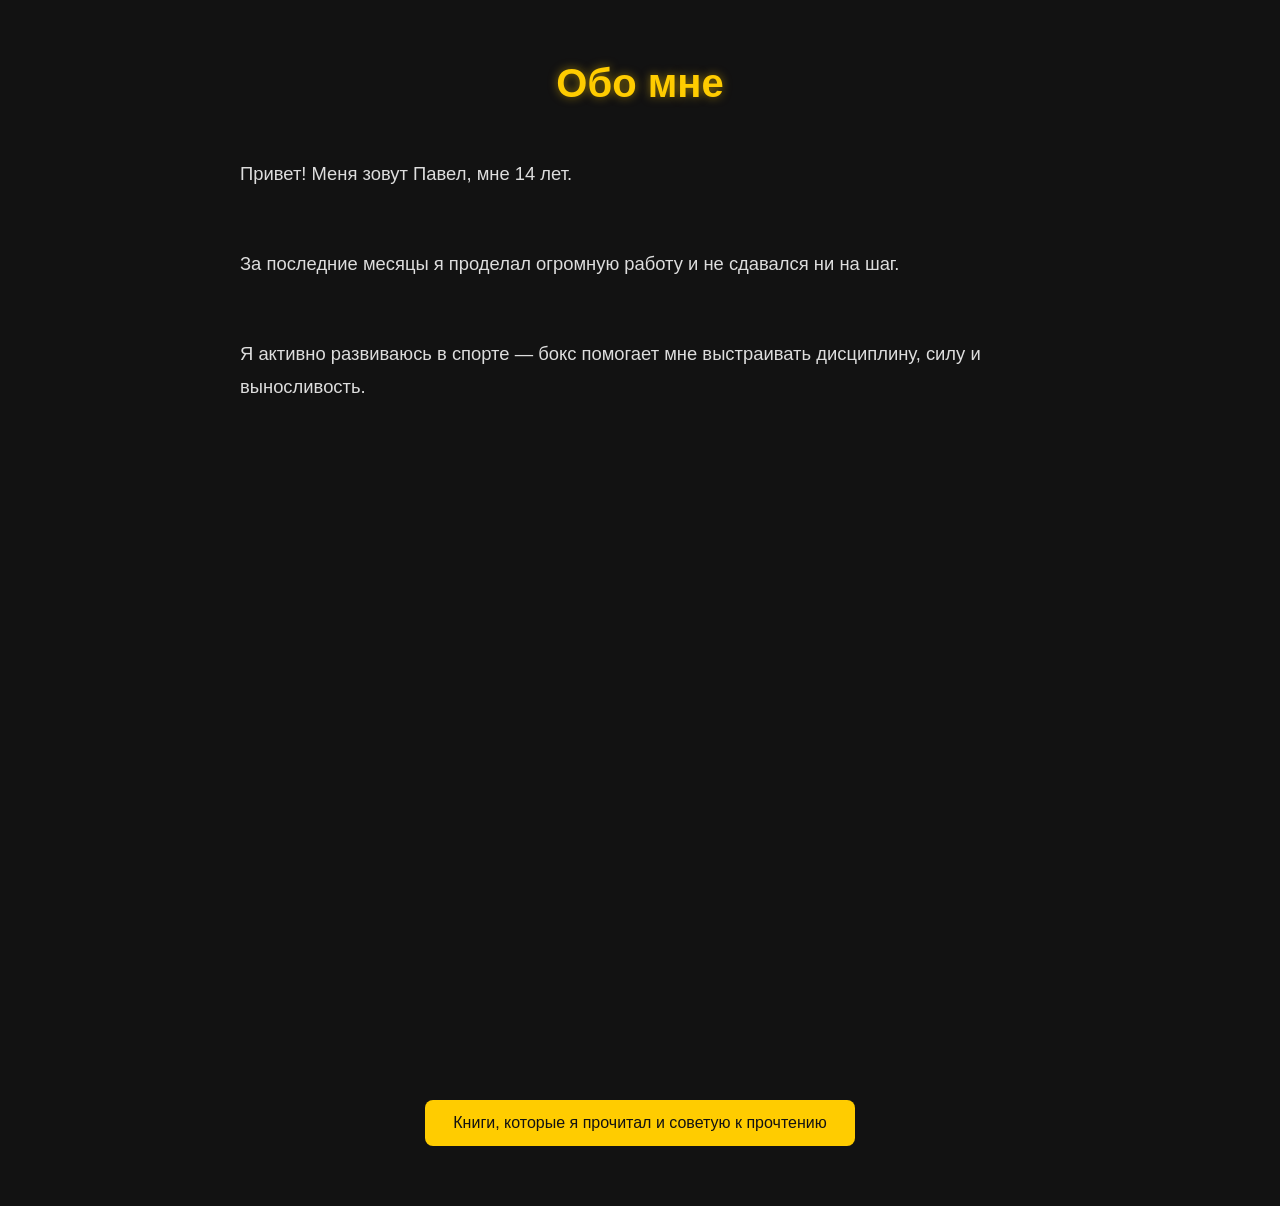
==== commit 31a69c8e: "Update about.html" ====
--- a/about.html
+++ b/about.html
@@ -1,202 +1,219 @@
-<!doctype html>
+<!DOCTYPE html>
 <html lang="ru">
 <head>
-  <meta charset="utf-8" />
-  <meta name="viewport" content="width=device-width, initial-scale=1" />
-  <title>Обо мне — PavelPA</title>
-  <link href="https://fonts.googleapis.com/css2?family=Manrope:wght@300;600;800&display=swap" rel="stylesheet">
-  <meta name="theme-color" content="#0f1724">
-  <style>
-    :root{
-      --bg:#0f1724;
-      --card:#111318;
-      --muted:#aeb6c3;
-      --accent:#ffd24d;
-      --glass: rgba(255,255,255,0.03);
-      --radius:16px;
-    }
-    *{box-sizing:border-box;margin:0;padding:0}
-    html,body{height:100%;font-family:'Manrope',system-ui,-apple-system,Segoe UI,Roboto,'Helvetica Neue',Arial; background:linear-gradient(180deg,var(--bg) 0%, #071226 100%); color:#e6eef8;-webkit-font-smoothing:antialiased}
-
-    /* page container */
-    .wrap{max-width:1100px;margin:48px auto;padding:28px;border-radius:18px;background:linear-gradient(180deg, rgba(255,255,255,0.02), rgba(255,255,255,0.01));box-shadow:0 10px 40px rgba(2,6,23,0.6);backdrop-filter: blur(6px)}
-
-    header{display:flex;align-items:center;justify-content:space-between;gap:18px;margin-bottom:18px}
-    .brand{display:flex;align-items:center;gap:14px}
-    .logo{width:52px;height:52px;border-radius:12px;background:linear-gradient(135deg,#2a2a2a, #1a1a1a);display:flex;align-items:center;justify-content:center}
-    .brand h1{font-size:1.05rem;color:var(--accent)}
-    .brand p{font-size:0.78rem;color:var(--muted)}
-    nav{display:flex;gap:12px;align-items:center}
-    .btn{font-weight:700;padding:8px 14px;border-radius:12px;text-decoration:none;display:inline-flex;align-items:center;gap:8px;border:1px solid transparent}
-    .btn.ghost{background:transparent;color:var(--muted)}
-    .btn.primary{background:linear-gradient(90deg,var(--accent), #ffb84d);color:#071226}
-
-    /* hero */
-    .hero{display:grid;grid-template-columns:1fr 340px;gap:20px;align-items:start}
-    .hero-left h2{font-size:2rem;color:#fff;margin-bottom:12px}
-    .lead{color:var(--muted);font-size:1rem;line-height:1.6;margin-bottom:18px}
-
-    /* about card */
-    .card{background:var(--card);padding:18px;border-radius:12px;box-shadow:0 8px 30px rgba(2,6,23,0.6)}
-    .about-paragraph{color:#e6eef8;margin-bottom:12px;opacity:0;transform:translateY(8px);transition:all 0.6s ease}
-    .about-paragraph.visible{opacity:1;transform:translateY(0)}
-
-    /* books */
-    .books-toggle{display:flex;justify-content:center;margin:18px 0}
-    .books-list{display:grid;grid-template-columns:repeat(auto-fit,minmax(220px,1fr));gap:12px;margin-top:12px}
-    .book{background:linear-gradient(180deg, rgba(255,255,255,0.02), rgba(255,255,255,0.01));padding:12px;border-radius:10px}
-    .book h4{color:var(--accent);margin-bottom:6px}
-    .book p{color:var(--muted);font-size:0.95rem}
-
-    footer{margin-top:24px;text-align:center;color:var(--muted);font-size:0.9rem;padding:10px}
-
-    @media (max-width:880px){
-      .hero{grid-template-columns:1fr}
-      .hero-right{order:-1}
-    }
-
-  </style>
+<meta charset="UTF-8">
+<meta name="viewport" content="width=device-width, initial-scale=1">
+<title>Обо мне - PavelPA</title>
+<style>
+body {
+  margin: 0;
+  padding: 20px;
+  background: #121212;
+  color: #ddd;
+  font-family: 'Manrope', sans-serif;
+  line-height: 1.8;
+  overflow-x: hidden;
+}
+
+h1 {
+  color: #ffcc00;
+  font-size: 2.5rem;
+  margin-bottom: 20px;
+  text-align: center;
+  text-shadow: 0 0 10px rgba(255,204,0,0.5);
+  opacity: 0;
+  transform: translateY(20px);
+  transition: all 0.8s ease;
+}
+
+h1.visible { opacity: 1; transform: translateY(0); }
+
+#wave-text {
+  font-size: 1.15rem;
+  max-width: 800px;
+  margin: 0 auto 40px;
+  display: flex;
+  flex-direction: column;
+  gap: 20px;
+}
+
+#wave-text p {
+  opacity: 0;
+  transform: translateY(10px);
+  transition: opacity 0.8s ease, transform 0.8s ease;
+}
+
+#wave-text p.visible {
+  opacity: 1;
+  transform: translateY(0);
+}
+
+button {
+  display: block;
+  margin: 0 auto 40px;
+  padding: 14px 28px;
+  font-size: 1rem;
+  background: #ffcc00;
+  color: #121212;
+  border: none;
+  border-radius: 8px;
+  cursor: pointer;
+  transition: transform 0.2s ease, background 0.3s ease, box-shadow 0.3s ease;
+  opacity: 0;
+  transform: translateY(10px);
+}
+
+button:hover {
+  transform: translateY(-3px);
+  background: #e6b800;
+  box-shadow: 0 0 15px rgba(255,204,0,0.6);
+}
+
+button.visible { opacity: 1; transform: translateY(0); }
+
+#books-list {
+  max-width: 700px;
+  margin: 0 auto 40px;
+  opacity: 0;
+  transform: translateY(10px);
+  transition: all 0.6s ease;
+}
+
+#books-list.visible { opacity: 1; transform: translateY(0); }
+
+article.book-item {
+  margin-bottom: 20px;
+  background: #1f1f1f;
+  border-radius: 10px;
+  padding: 14px 20px;
+  box-shadow: 0 2px 8px rgba(0,0,0,0.7);
+}
+
+article.book-item h3 { color: #ffcc00; margin-bottom: 6px; }
+article.book-item p { color: #bbb; }
+
+@media (max-width: 480px) {
+  body { padding: 16px; }
+  #wave-text { font-size: 1rem; gap: 16px; }
+}
+</style>
 </head>
 <body>
-  <main class="wrap">
-    <header>
-      <div class="brand">
-        <div class="logo" aria-hidden>
-          <svg viewBox="0 0 24 24" fill="none" xmlns="http://www.w3.org/2000/svg"><rect x="2" y="2" width="20" height="20" rx="5" fill="url(#g)"/><defs><linearGradient id="g" x1="0" x2="1"><stop offset="0" stop-color="#262626"/><stop offset="1" stop-color="#0b1220"/></linearGradient></defs><path d="M7 16V8l6 8V8" stroke="#ffd24d" stroke-width="1.5" stroke-linecap="round" stroke-linejoin="round"/></svg>
-        </div>
-        <div>
-          <h1>PavelPA</h1>
-          <p>Обо мне — проект и история</p>
-        </div>
-      </div>
-
-      <nav>
-        <a class="btn ghost" href="/">Главная</a>
-        <a class="btn ghost" href="https://t.me/PauelkyyBot" target="_blank">Открыть бота</a>
-        <a class="btn primary" href="https://pauelky123.github.io/pavel/" target="_blank">Сайт (демо)</a>
-      </nav>
-    </header>
-
-    <section class="hero">
-      <div class="hero-left">
-        <h2 id="main-title">Обо мне — Павел</h2>
-        <div class="card" style="margin-top:12px">
-          <div id="about-content">
-            <!-- paragraphs will be inserted here -->
-          </div>
-
-          <div class="books-toggle">
-            <button id="toggle-books" class="btn ghost" aria-expanded="false" aria-controls="books">
-              📚 Показать список рекомендованных книг
-            </button>
-          </div>
-
-          <div id="books" class="books-list" hidden>
-            <!-- books will be rendered here -->
-          </div>
-        </div>
-      </div>
-
-      <aside class="hero-right">
-        <div class="card">
-          <h4 style="color:var(--accent);margin-bottom:8px">Коротко обо мне</h4>
-          <p class="lead muted">14 лет, спортсмен (бокс), разработчик и создатель Telegram-бота PavelPA. Люблю квадроциклы и технологии.</p>
-
-          <div style="margin-top:12px;display:flex;gap:8px;flex-wrap:wrap">
-            <a class="btn ghost" href="https://t.me/pauelkyy" target="_blank">Связаться</a>
-            <a class="btn ghost" href="docs/guide.pdf" target="_blank" rel="noopener">Руководство</a>
-          </div>
-        </div>
-      </aside>
-    </section>
-
-    <footer>
-      © 2025 PavelPA. <a href="https://pauelky123.github.io/pavel/" style="color:var(--muted);text-decoration:none">Главная</a>
-    </footer>
-  </main>
-
-  <script>
-    // content from user
-    const paragraphs = [
-      "Привет! Меня зовут Павел, мне 14 лет.",
-      "За последние месяцы я проделал огромную работу и не сдавался ни на шаг.",
-      "Я активно развиваюсь в спорте — бокс помогает мне выстраивать дисциплину, силу и выносливость.",
-      "Моя страсть — квадроциклы: Yamaha YFZ 450 стал символом упорства, свободы и адреналина.",
-      "Каждый выезд, трюки и тренировки делают меня сильнее и закаляют характер.",
-      "Параллельно я создаю Telegram-ассистента PavelPA с голосовыми ответами, напоминаниями и генерацией изображений.",
-      "Этот проект помогает изучать технологии и искусственный интеллект на практике.",
-      "Я уверен, что дисциплина, труд и страсть к развитию помогают достигать амбициозных целей и превращать мечты в реальность.",
-      "Следите за моими соцсетями, чтобы не пропустить новые приключения и крутые проекты."
-    ];
-
-    const books = [
-      {title: '«Самый богатый человек в Вавилоне» — Джордж Клейсон', desc: 'Классика финансовой мудрости — простые принципы накопления богатства, проверенные временем.'},
-      {title: '«Думай как миллионер» — Харв Экер', desc: 'Образ мышления и привычки, которые помогают людям добиваться финансового успеха.'},
-      {title: '«Тонкое искусство пофигизма» — Марк Мэнсон', desc: 'Необычный взгляд на личностный рост и умение правильно расставлять приоритеты.'},
-      {title: '«Как разговаривать с кем угодно, когда угодно» — Ларри Кинг', desc: 'Советы легендарного телеведущего по эффективной коммуникации в любой ситуации.'},
-      {title: '«Правила жизни успешных людей» — Дейл Карнеги', desc: 'Мудрые принципы, которые помогли миллионам стать более уверенными и успешными.'},
-      {title: '«Как завоёвывать друзей и оказывать влияние на людей» — Дейл Карнеги', desc: 'Классика о том, как строить отношения, убеждать и быть влиятельным.'},
-      {title: '«Бизнес без MBA» — Олег Тиньков', desc: 'Жизненный путь предпринимателя и советы для тех, кто хочет строить бизнес по-своему.'},
-      {title: '«Правило номер 1: никогда не быть номер 2» — Дэн Мильштейн', desc: 'Как стать лидером в конкурентной среде, не теряя свою индивидуальность.'},
-      {title: '«48 законов власти» — Роберт Грин', desc: 'Психология влияния и стратегии власти, основанные на реальных исторических примерах.'},
-      {title: '«21 неопровержимый закон лидерства» — Джон Максвелл', desc: 'Мировой бестселлер о принципах, которые делают лидеров по-настоящему великими.'},
-      {title: '«Атомные привычки» — Джеймс Клир', desc: 'Как маленькие привычки ежедневно формируют большие изменения в жизни.'},
-      {title: '«Гении и аутсайдеры» — Малкольм Гладуэлл', desc: 'Почему успех — это не только талант, но и стечение обстоятельств, труда и времени.'},
-      {title: '«Виртуозы общения» — Чарльз Дахигг', desc: 'О том, как создавать эффективные команды, принимать решения и общаться с пользой.'},
-      {title: '«Как разговаривать с мудаками» — Марк Гоулстон', desc: 'Практическое руководство по общению с токсичными людьми и сохранению самообладания.'}
-    ];
-
-    const aboutContainer = document.getElementById('about-content');
-    paragraphs.forEach((t, i) => {
-      const p = document.createElement('p');
-      p.className = 'about-paragraph';
-      p.textContent = t;
-      aboutContainer.appendChild(p);
-      setTimeout(()=> p.classList.add('visible'), 200 + i*500);
-    });
-
-    const booksEl = document.getElementById('books');
-    books.forEach(b => {
-      const el = document.createElement('article');
-      el.className = 'book card book-item';
-      el.innerHTML = `<h4>${b.title}</h4><p>${b.desc}</p>`;
-      booksEl.appendChild(el);
-    });
-
-    const toggle = document.getElementById('toggle-books');
-    toggle.addEventListener('click', ()=>{
-      const hidden = booksEl.hasAttribute('hidden');
-      if(hidden){
-        booksEl.removeAttribute('hidden');
-        toggle.setAttribute('aria-expanded','true');
-        toggle.textContent = '📚 Скрыть список книг';
-      } else {
-        booksEl.setAttribute('hidden','');
-        toggle.setAttribute('aria-expanded','false');
-        toggle.innerHTML = '📚 Показать список рекомендованных книг';
-      }
-    });
-
-    // theme support (uses same css vars as main page)
-    (function(){
-      const root = document.documentElement;
-      function setTheme(name){
-        if(name === 'light'){
-          root.style.setProperty('--bg','#f7fafc');
-          root.style.setProperty('--card','#ffffff');
-          root.style.setProperty('--muted','#334155');
-          root.style.setProperty('--accent','#ffb84d');
-        } else {
-          root.style.setProperty('--bg','#0f1724');
-          root.style.setProperty('--card','#111318');
-          root.style.setProperty('--muted','#aeb6c3');
-          root.style.setProperty('--accent','#ffd24d');
-        }
-        localStorage.setItem('pavelpa_theme', name);
-      }
-      const saved = localStorage.getItem('pavelpa_theme') || 'dark';
-      setTheme(saved);
-    })();
-  </script>
+
+<h1 id="main-title">Обо мне</h1>
+<div id="wave-text"></div>
+
+<button id="toggle-books-btn" aria-expanded="false" aria-controls="books-list">
+  Книги, которые я прочитал и советую к прочтению
+</button>
+
+<section id="books-list" hidden>
+  <!-- все книги возвращены -->
+  <article class="book-item">
+    <h3>«Самый богатый человек в Вавилоне» — Джордж Клейсон</h3>
+    <p>Классика финансовой мудрости — простые принципы накопления богатства, проверенные временем.</p>
+  </article>
+  <article class="book-item">
+    <h3>«Думай как миллионер» — Харв Экер</h3>
+    <p>Образ мышления и привычки, которые помогают людям добиваться финансового успеха.</p>
+  </article>
+  <article class="book-item">
+    <h3>«Тонкое искусство пофигизма» — Марк Мэнсон</h3>
+    <p>Необычный взгляд на личностный рост и умение правильно расставлять приоритеты.</p>
+  </article>
+  <article class="book-item">
+    <h3>«Как разговаривать с кем угодно, когда угодно» — Ларри Кинг</h3>
+    <p>Советы легендарного телеведущего по эффективной коммуникации в любой ситуации.</p>
+  </article>
+  <article class="book-item">
+    <h3>«Правила жизни успешных людей» — Дейл Карнеги</h3>
+    <p>Мудрые принципы, которые помогли миллионам стать более уверенными и успешными.</p>
+  </article>
+  <article class="book-item">
+    <h3>«Как завоёвывать друзей и оказывать влияние на людей» — Дейл Карнеги</h3>
+    <p>Классика о том, как строить отношения, убеждать и быть влиятельным.</p>
+  </article>
+  <article class="book-item">
+    <h3>«Бизнес без MBA» — Олег Тиньков</h3>
+    <p>Жизненный путь предпринимателя и советы для тех, кто хочет строить бизнес по-своему.</p>
+  </article>
+  <article class="book-item">
+    <h3>«Правило номер 1: никогда не быть номер 2» — Дэн Мильштейн</h3>
+    <p>Как стать лидером в конкурентной среде, не теряя свою индивидуальность.</p>
+  </article>
+  <article class="book-item">
+    <h3>«48 законов власти» — Роберт Грин</h3>
+    <p>Психология влияния и стратегии власти, основанные на реальных исторических примерах.</p>
+  </article>
+  <article class="book-item">
+    <h3>«21 неопровержимый закон лидерства» — Джон Максвелл</h3>
+    <p>Мировой бестселлер о принципах, которые делают лидеров по-настоящему великими.</p>
+  </article>
+  <article class="book-item">
+    <h3>«Атомные привычки» — Джеймс Клир</h3>
+    <p>Как маленькие привычки ежедневно формируют большие изменения в жизни.</p>
+  </article>
+  <article class="book-item">
+    <h3>«Гении и аутсайдеры» — Малкольм Гладуэлл</h3>
+    <p>Почему успех — это не только талант, но и стечение обстоятельств, труда и времени.</p>
+  </article>
+  <article class="book-item">
+    <h3>«Виртуозы общения» — Чарльз Дахигг</h3>
+    <p>О том, как создавать эффективные команды, принимать решения и общаться с пользой.</p>
+  </article>
+  <article class="book-item">
+    <h3>«Как разговаривать с мудаками» — Марк Гоулстон</h3>
+    <p>Практическое руководство по общению с токсичными людьми и сохранению самообладания.</p>
+  </article>
+</section>
+
+<script>
+// Текст — по абзацам
+const paragraphs = [
+  "Привет! Меня зовут Павел, мне 14 лет.",
+  "За последние месяцы я проделал огромную работу и не сдавался ни на шаг.",
+  "Я активно развиваюсь в спорте — бокс помогает мне выстраивать дисциплину, силу и выносливость.",
+  "Моя страсть — квадроциклы: Yamaha YFZ 450 стал символом упорства, свободы и адреналина.",
+  "Каждый выезд, трюки и тренировки делают меня сильнее и закаляют характер.",
+  "Параллельно я создаю Telegram-ассистента PavelPA с голосовыми ответами, напоминаниями и генерацией изображений.",
+  "Этот проект помогает изучать технологии и искусственный интеллект на практике.",
+  "Я уверен, что дисциплина, труд и страсть к развитию помогают достигать амбициозных целей и превращать мечты в реальность.",
+  "Следите за моими соцсетями, чтобы не пропустить новые приключения и крутые проекты."
+];
+
+const container = document.getElementById('wave-text');
+
+// Плавное появление текста по абзацам
+paragraphs.forEach((para, index) => {
+  const p = document.createElement('p');
+  p.textContent = para;
+  container.appendChild(p);
+  setTimeout(() => {
+    p.classList.add('visible');
+  }, index * 600);
+});
+
+// Кнопка книг
+const btn = document.getElementById('toggle-books-btn');
+const booksList = document.getElementById('books-list');
+btn.addEventListener('click', () => {
+  const isHidden = booksList.hasAttribute('hidden');
+  if (isHidden) {
+    booksList.removeAttribute('hidden');
+    btn.setAttribute('aria-expanded', 'true');
+    btn.textContent = 'Скрыть список книг';
+  } else {
+    booksList.setAttribute('hidden', '');
+    btn.setAttribute('aria-expanded', 'false');
+    btn.textContent = 'Книги, которые я прочитал и советую к прочтению';
+  }
+});
+
+// Заголовок и кнопка
+window.addEventListener('DOMContentLoaded', ()=>{
+  document.getElementById('main-title').classList.add('visible');
+  setTimeout(()=> btn.classList.add('visible'), 1200);
+});
+</script>
 </body>
 </html>
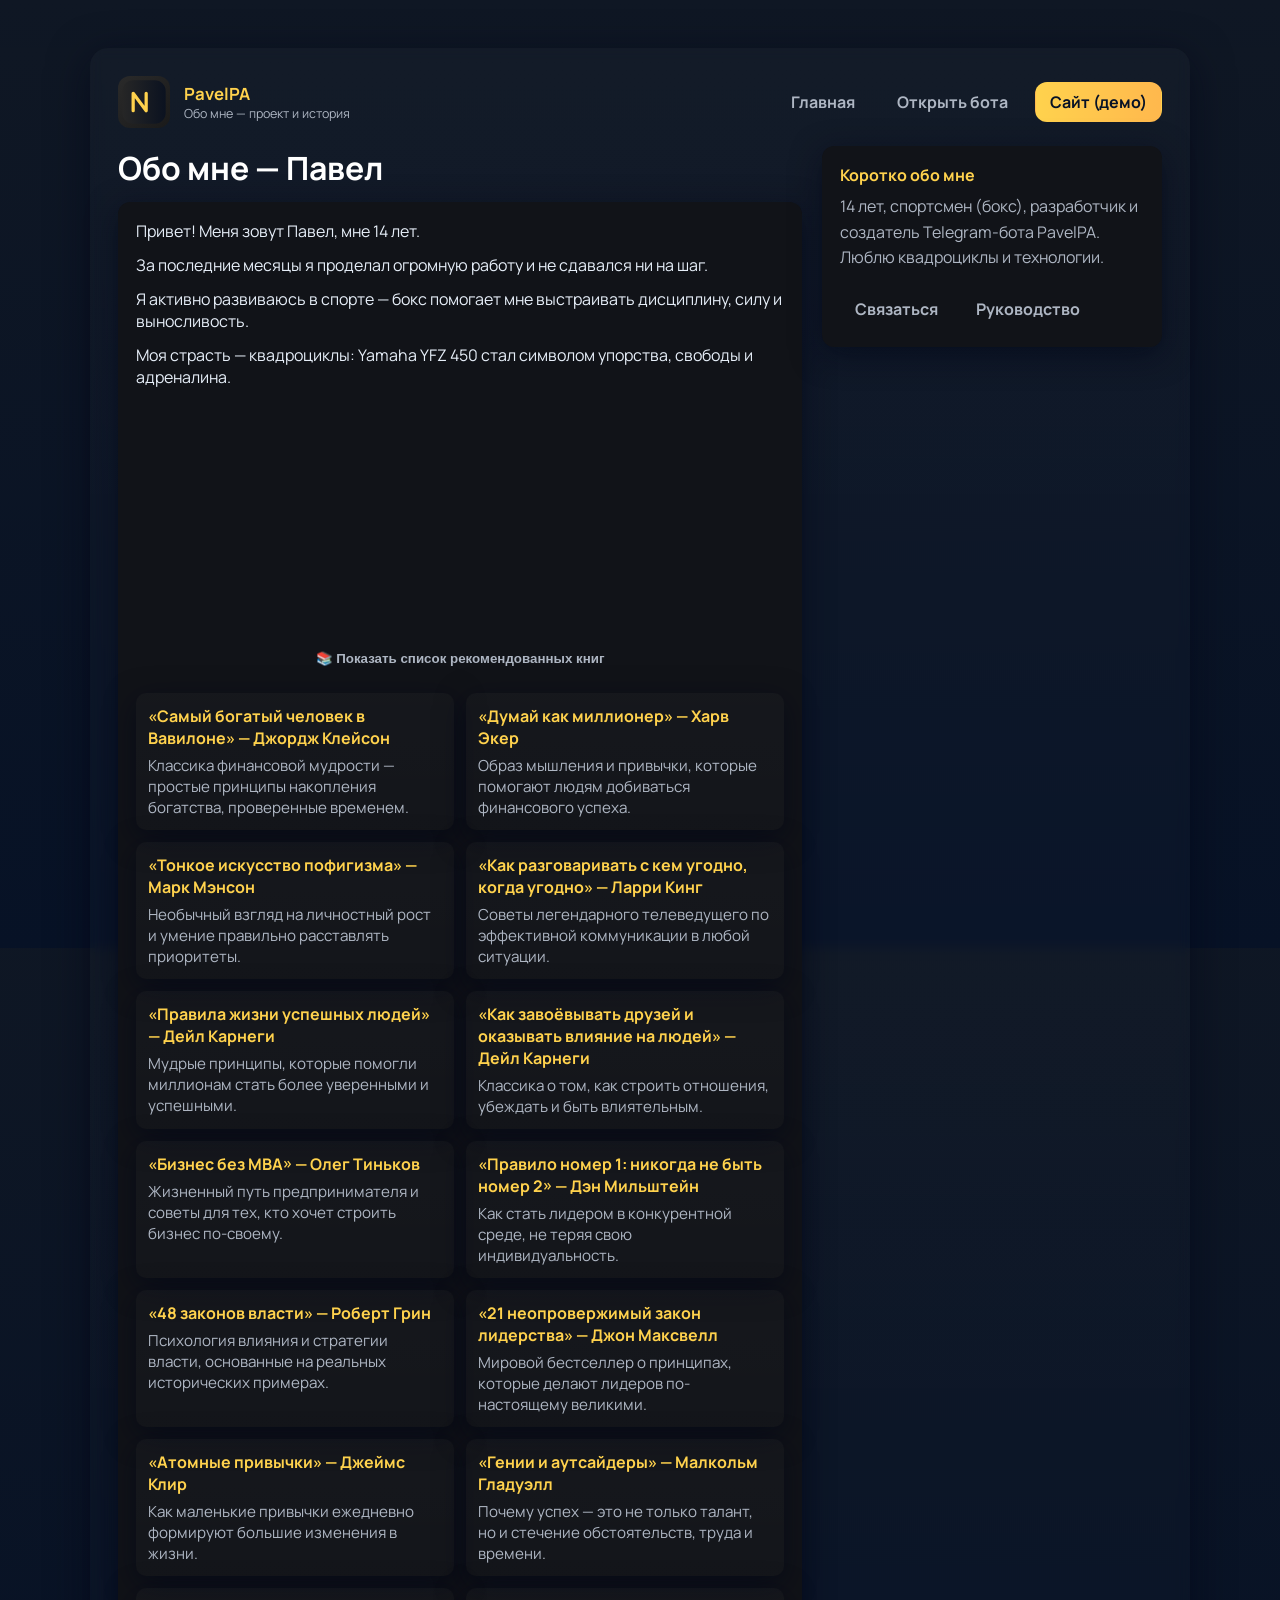
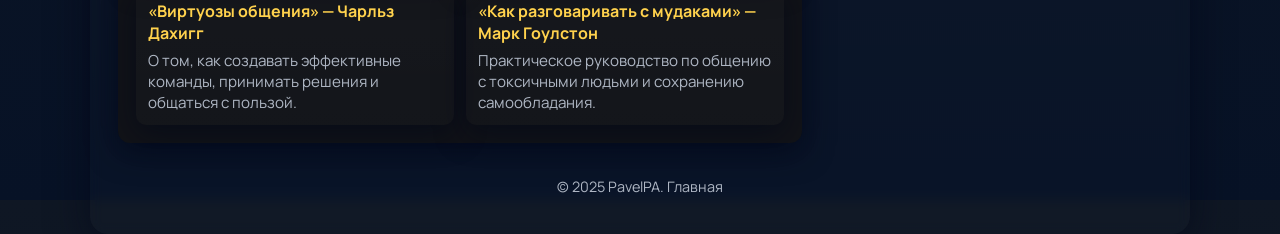
==== commit 2d34c73f: "Update about.html" ====
--- a/about.html
+++ b/about.html
@@ -1,219 +1,202 @@
-<!DOCTYPE html>
+<!doctype html>
 <html lang="ru">
 <head>
-<meta charset="UTF-8">
-<meta name="viewport" content="width=device-width, initial-scale=1">
-<title>Обо мне - PavelPA</title>
-<style>
-body {
-  margin: 0;
-  padding: 20px;
-  background: #121212;
-  color: #ddd;
-  font-family: 'Manrope', sans-serif;
-  line-height: 1.8;
-  overflow-x: hidden;
-}
-
-h1 {
-  color: #ffcc00;
-  font-size: 2.5rem;
-  margin-bottom: 20px;
-  text-align: center;
-  text-shadow: 0 0 10px rgba(255,204,0,0.5);
-  opacity: 0;
-  transform: translateY(20px);
-  transition: all 0.8s ease;
-}
-
-h1.visible { opacity: 1; transform: translateY(0); }
-
-#wave-text {
-  font-size: 1.15rem;
-  max-width: 800px;
-  margin: 0 auto 40px;
-  display: flex;
-  flex-direction: column;
-  gap: 20px;
-}
-
-#wave-text p {
-  opacity: 0;
-  transform: translateY(10px);
-  transition: opacity 0.8s ease, transform 0.8s ease;
-}
-
-#wave-text p.visible {
-  opacity: 1;
-  transform: translateY(0);
-}
-
-button {
-  display: block;
-  margin: 0 auto 40px;
-  padding: 14px 28px;
-  font-size: 1rem;
-  background: #ffcc00;
-  color: #121212;
-  border: none;
-  border-radius: 8px;
-  cursor: pointer;
-  transition: transform 0.2s ease, background 0.3s ease, box-shadow 0.3s ease;
-  opacity: 0;
-  transform: translateY(10px);
-}
-
-button:hover {
-  transform: translateY(-3px);
-  background: #e6b800;
-  box-shadow: 0 0 15px rgba(255,204,0,0.6);
-}
-
-button.visible { opacity: 1; transform: translateY(0); }
-
-#books-list {
-  max-width: 700px;
-  margin: 0 auto 40px;
-  opacity: 0;
-  transform: translateY(10px);
-  transition: all 0.6s ease;
-}
-
-#books-list.visible { opacity: 1; transform: translateY(0); }
-
-article.book-item {
-  margin-bottom: 20px;
-  background: #1f1f1f;
-  border-radius: 10px;
-  padding: 14px 20px;
-  box-shadow: 0 2px 8px rgba(0,0,0,0.7);
-}
-
-article.book-item h3 { color: #ffcc00; margin-bottom: 6px; }
-article.book-item p { color: #bbb; }
-
-@media (max-width: 480px) {
-  body { padding: 16px; }
-  #wave-text { font-size: 1rem; gap: 16px; }
-}
-</style>
+  <meta charset="utf-8" />
+  <meta name="viewport" content="width=device-width, initial-scale=1" />
+  <title>Обо мне — PavelPA</title>
+  <link href="https://fonts.googleapis.com/css2?family=Manrope:wght@300;600;800&display=swap" rel="stylesheet">
+  <meta name="theme-color" content="#0f1724">
+  <style>
+    :root{
+      --bg:#0f1724;
+      --card:#111318;
+      --muted:#aeb6c3;
+      --accent:#ffd24d;
+      --glass: rgba(255,255,255,0.03);
+      --radius:16px;
+    }
+    *{box-sizing:border-box;margin:0;padding:0}
+    html,body{height:100%;font-family:'Manrope',system-ui,-apple-system,Segoe UI,Roboto,'Helvetica Neue',Arial; background:linear-gradient(180deg,var(--bg) 0%, #071226 100%); color:#e6eef8;-webkit-font-smoothing:antialiased}
+
+    /* page container */
+    .wrap{max-width:1100px;margin:48px auto;padding:28px;border-radius:18px;background:linear-gradient(180deg, rgba(255,255,255,0.02), rgba(255,255,255,0.01));box-shadow:0 10px 40px rgba(2,6,23,0.6);backdrop-filter: blur(6px)}
+
+    header{display:flex;align-items:center;justify-content:space-between;gap:18px;margin-bottom:18px}
+    .brand{display:flex;align-items:center;gap:14px}
+    .logo{width:52px;height:52px;border-radius:12px;background:linear-gradient(135deg,#2a2a2a, #1a1a1a);display:flex;align-items:center;justify-content:center}
+    .brand h1{font-size:1.05rem;color:var(--accent)}
+    .brand p{font-size:0.78rem;color:var(--muted)}
+    nav{display:flex;gap:12px;align-items:center}
+    .btn{font-weight:700;padding:8px 14px;border-radius:12px;text-decoration:none;display:inline-flex;align-items:center;gap:8px;border:1px solid transparent}
+    .btn.ghost{background:transparent;color:var(--muted)}
+    .btn.primary{background:linear-gradient(90deg,var(--accent), #ffb84d);color:#071226}
+
+    /* hero */
+    .hero{display:grid;grid-template-columns:1fr 340px;gap:20px;align-items:start}
+    .hero-left h2{font-size:2rem;color:#fff;margin-bottom:12px}
+    .lead{color:var(--muted);font-size:1rem;line-height:1.6;margin-bottom:18px}
+
+    /* about card */
+    .card{background:var(--card);padding:18px;border-radius:12px;box-shadow:0 8px 30px rgba(2,6,23,0.6)}
+    .about-paragraph{color:#e6eef8;margin-bottom:12px;opacity:0;transform:translateY(8px);transition:all 0.6s ease}
+    .about-paragraph.visible{opacity:1;transform:translateY(0)}
+
+    /* books */
+    .books-toggle{display:flex;justify-content:center;margin:18px 0}
+    .books-list{display:grid;grid-template-columns:repeat(auto-fit,minmax(220px,1fr));gap:12px;margin-top:12px}
+    .book{background:linear-gradient(180deg, rgba(255,255,255,0.02), rgba(255,255,255,0.01));padding:12px;border-radius:10px}
+    .book h4{color:var(--accent);margin-bottom:6px}
+    .book p{color:var(--muted);font-size:0.95rem}
+
+    footer{margin-top:24px;text-align:center;color:var(--muted);font-size:0.9rem;padding:10px}
+
+    @media (max-width:880px){
+      .hero{grid-template-columns:1fr}
+      .hero-right{order:-1}
+    }
+
+  </style>
 </head>
 <body>
-
-<h1 id="main-title">Обо мне</h1>
-<div id="wave-text"></div>
-
-<button id="toggle-books-btn" aria-expanded="false" aria-controls="books-list">
-  Книги, которые я прочитал и советую к прочтению
-</button>
-
-<section id="books-list" hidden>
-  <!-- все книги возвращены -->
-  <article class="book-item">
-    <h3>«Самый богатый человек в Вавилоне» — Джордж Клейсон</h3>
-    <p>Классика финансовой мудрости — простые принципы накопления богатства, проверенные временем.</p>
-  </article>
-  <article class="book-item">
-    <h3>«Думай как миллионер» — Харв Экер</h3>
-    <p>Образ мышления и привычки, которые помогают людям добиваться финансового успеха.</p>
-  </article>
-  <article class="book-item">
-    <h3>«Тонкое искусство пофигизма» — Марк Мэнсон</h3>
-    <p>Необычный взгляд на личностный рост и умение правильно расставлять приоритеты.</p>
-  </article>
-  <article class="book-item">
-    <h3>«Как разговаривать с кем угодно, когда угодно» — Ларри Кинг</h3>
-    <p>Советы легендарного телеведущего по эффективной коммуникации в любой ситуации.</p>
-  </article>
-  <article class="book-item">
-    <h3>«Правила жизни успешных людей» — Дейл Карнеги</h3>
-    <p>Мудрые принципы, которые помогли миллионам стать более уверенными и успешными.</p>
-  </article>
-  <article class="book-item">
-    <h3>«Как завоёвывать друзей и оказывать влияние на людей» — Дейл Карнеги</h3>
-    <p>Классика о том, как строить отношения, убеждать и быть влиятельным.</p>
-  </article>
-  <article class="book-item">
-    <h3>«Бизнес без MBA» — Олег Тиньков</h3>
-    <p>Жизненный путь предпринимателя и советы для тех, кто хочет строить бизнес по-своему.</p>
-  </article>
-  <article class="book-item">
-    <h3>«Правило номер 1: никогда не быть номер 2» — Дэн Мильштейн</h3>
-    <p>Как стать лидером в конкурентной среде, не теряя свою индивидуальность.</p>
-  </article>
-  <article class="book-item">
-    <h3>«48 законов власти» — Роберт Грин</h3>
-    <p>Психология влияния и стратегии власти, основанные на реальных исторических примерах.</p>
-  </article>
-  <article class="book-item">
-    <h3>«21 неопровержимый закон лидерства» — Джон Максвелл</h3>
-    <p>Мировой бестселлер о принципах, которые делают лидеров по-настоящему великими.</p>
-  </article>
-  <article class="book-item">
-    <h3>«Атомные привычки» — Джеймс Клир</h3>
-    <p>Как маленькие привычки ежедневно формируют большие изменения в жизни.</p>
-  </article>
-  <article class="book-item">
-    <h3>«Гении и аутсайдеры» — Малкольм Гладуэлл</h3>
-    <p>Почему успех — это не только талант, но и стечение обстоятельств, труда и времени.</p>
-  </article>
-  <article class="book-item">
-    <h3>«Виртуозы общения» — Чарльз Дахигг</h3>
-    <p>О том, как создавать эффективные команды, принимать решения и общаться с пользой.</p>
-  </article>
-  <article class="book-item">
-    <h3>«Как разговаривать с мудаками» — Марк Гоулстон</h3>
-    <p>Практическое руководство по общению с токсичными людьми и сохранению самообладания.</p>
-  </article>
-</section>
-
-<script>
-// Текст — по абзацам
-const paragraphs = [
-  "Привет! Меня зовут Павел, мне 14 лет.",
-  "За последние месяцы я проделал огромную работу и не сдавался ни на шаг.",
-  "Я активно развиваюсь в спорте — бокс помогает мне выстраивать дисциплину, силу и выносливость.",
-  "Моя страсть — квадроциклы: Yamaha YFZ 450 стал символом упорства, свободы и адреналина.",
-  "Каждый выезд, трюки и тренировки делают меня сильнее и закаляют характер.",
-  "Параллельно я создаю Telegram-ассистента PavelPA с голосовыми ответами, напоминаниями и генерацией изображений.",
-  "Этот проект помогает изучать технологии и искусственный интеллект на практике.",
-  "Я уверен, что дисциплина, труд и страсть к развитию помогают достигать амбициозных целей и превращать мечты в реальность.",
-  "Следите за моими соцсетями, чтобы не пропустить новые приключения и крутые проекты."
-];
-
-const container = document.getElementById('wave-text');
-
-// Плавное появление текста по абзацам
-paragraphs.forEach((para, index) => {
-  const p = document.createElement('p');
-  p.textContent = para;
-  container.appendChild(p);
-  setTimeout(() => {
-    p.classList.add('visible');
-  }, index * 600);
-});
-
-// Кнопка книг
-const btn = document.getElementById('toggle-books-btn');
-const booksList = document.getElementById('books-list');
-btn.addEventListener('click', () => {
-  const isHidden = booksList.hasAttribute('hidden');
-  if (isHidden) {
-    booksList.removeAttribute('hidden');
-    btn.setAttribute('aria-expanded', 'true');
-    btn.textContent = 'Скрыть список книг';
-  } else {
-    booksList.setAttribute('hidden', '');
-    btn.setAttribute('aria-expanded', 'false');
-    btn.textContent = 'Книги, которые я прочитал и советую к прочтению';
-  }
-});
-
-// Заголовок и кнопка
-window.addEventListener('DOMContentLoaded', ()=>{
-  document.getElementById('main-title').classList.add('visible');
-  setTimeout(()=> btn.classList.add('visible'), 1200);
-});
-</script>
+  <main class="wrap">
+    <header>
+      <div class="brand">
+        <div class="logo" aria-hidden>
+          <svg viewBox="0 0 24 24" fill="none" xmlns="http://www.w3.org/2000/svg"><rect x="2" y="2" width="20" height="20" rx="5" fill="url(#g)"/><defs><linearGradient id="g" x1="0" x2="1"><stop offset="0" stop-color="#262626"/><stop offset="1" stop-color="#0b1220"/></linearGradient></defs><path d="M7 16V8l6 8V8" stroke="#ffd24d" stroke-width="1.5" stroke-linecap="round" stroke-linejoin="round"/></svg>
+        </div>
+        <div>
+          <h1>PavelPA</h1>
+          <p>Обо мне — проект и история</p>
+        </div>
+      </div>
+
+      <nav>
+        <a class="btn ghost" href="/">Главная</a>
+        <a class="btn ghost" href="https://t.me/PauelkyyBot" target="_blank">Открыть бота</a>
+        <a class="btn primary" href="https://pauelky123.github.io/pavel/" target="_blank">Сайт (демо)</a>
+      </nav>
+    </header>
+
+    <section class="hero">
+      <div class="hero-left">
+        <h2 id="main-title">Обо мне — Павел</h2>
+        <div class="card" style="margin-top:12px">
+          <div id="about-content">
+            <!-- paragraphs will be inserted here -->
+          </div>
+
+          <div class="books-toggle">
+            <button id="toggle-books" class="btn ghost" aria-expanded="false" aria-controls="books">
+              📚 Показать список рекомендованных книг
+            </button>
+          </div>
+
+          <div id="books" class="books-list" hidden>
+            <!-- books will be rendered here -->
+          </div>
+        </div>
+      </div>
+
+      <aside class="hero-right">
+        <div class="card">
+          <h4 style="color:var(--accent);margin-bottom:8px">Коротко обо мне</h4>
+          <p class="lead muted">14 лет, спортсмен (бокс), разработчик и создатель Telegram-бота PavelPA. Люблю квадроциклы и технологии.</p>
+
+          <div style="margin-top:12px;display:flex;gap:8px;flex-wrap:wrap">
+            <a class="btn ghost" href="https://t.me/pauelkyy" target="_blank">Связаться</a>
+            <a class="btn ghost" href="docs/guide.pdf" target="_blank" rel="noopener">Руководство</a>
+          </div>
+        </div>
+      </aside>
+    </section>
+
+    <footer>
+      © 2025 PavelPA. <a href="https://pauelky123.github.io/pavel/" style="color:var(--muted);text-decoration:none">Главная</a>
+    </footer>
+  </main>
+
+  <script>
+    // content from user
+    const paragraphs = [
+      "Привет! Меня зовут Павел, мне 14 лет.",
+      "За последние месяцы я проделал огромную работу и не сдавался ни на шаг.",
+      "Я активно развиваюсь в спорте — бокс помогает мне выстраивать дисциплину, силу и выносливость.",
+      "Моя страсть — квадроциклы: Yamaha YFZ 450 стал символом упорства, свободы и адреналина.",
+      "Каждый выезд, трюки и тренировки делают меня сильнее и закаляют характер.",
+      "Параллельно я создаю Telegram-ассистента PavelPA с голосовыми ответами, напоминаниями и генерацией изображений.",
+      "Этот проект помогает изучать технологии и искусственный интеллект на практике.",
+      "Я уверен, что дисциплина, труд и страсть к развитию помогают достигать амбициозных целей и превращать мечты в реальность.",
+      "Следите за моими соцсетями, чтобы не пропустить новые приключения и крутые проекты."
+    ];
+
+    const books = [
+      {title: '«Самый богатый человек в Вавилоне» — Джордж Клейсон', desc: 'Классика финансовой мудрости — простые принципы накопления богатства, проверенные временем.'},
+      {title: '«Думай как миллионер» — Харв Экер', desc: 'Образ мышления и привычки, которые помогают людям добиваться финансового успеха.'},
+      {title: '«Тонкое искусство пофигизма» — Марк Мэнсон', desc: 'Необычный взгляд на личностный рост и умение правильно расставлять приоритеты.'},
+      {title: '«Как разговаривать с кем угодно, когда угодно» — Ларри Кинг', desc: 'Советы легендарного телеведущего по эффективной коммуникации в любой ситуации.'},
+      {title: '«Правила жизни успешных людей» — Дейл Карнеги', desc: 'Мудрые принципы, которые помогли миллионам стать более уверенными и успешными.'},
+      {title: '«Как завоёвывать друзей и оказывать влияние на людей» — Дейл Карнеги', desc: 'Классика о том, как строить отношения, убеждать и быть влиятельным.'},
+      {title: '«Бизнес без MBA» — Олег Тиньков', desc: 'Жизненный путь предпринимателя и советы для тех, кто хочет строить бизнес по-своему.'},
+      {title: '«Правило номер 1: никогда не быть номер 2» — Дэн Мильштейн', desc: 'Как стать лидером в конкурентной среде, не теряя свою индивидуальность.'},
+      {title: '«48 законов власти» — Роберт Грин', desc: 'Психология влияния и стратегии власти, основанные на реальных исторических примерах.'},
+      {title: '«21 неопровержимый закон лидерства» — Джон Максвелл', desc: 'Мировой бестселлер о принципах, которые делают лидеров по-настоящему великими.'},
+      {title: '«Атомные привычки» — Джеймс Клир', desc: 'Как маленькие привычки ежедневно формируют большие изменения в жизни.'},
+      {title: '«Гении и аутсайдеры» — Малкольм Гладуэлл', desc: 'Почему успех — это не только талант, но и стечение обстоятельств, труда и времени.'},
+      {title: '«Виртуозы общения» — Чарльз Дахигг', desc: 'О том, как создавать эффективные команды, принимать решения и общаться с пользой.'},
+      {title: '«Как разговаривать с мудаками» — Марк Гоулстон', desc: 'Практическое руководство по общению с токсичными людьми и сохранению самообладания.'}
+    ];
+
+    const aboutContainer = document.getElementById('about-content');
+    paragraphs.forEach((t, i) => {
+      const p = document.createElement('p');
+      p.className = 'about-paragraph';
+      p.textContent = t;
+      aboutContainer.appendChild(p);
+      setTimeout(()=> p.classList.add('visible'), 200 + i*500);
+    });
+
+    const booksEl = document.getElementById('books');
+    books.forEach(b => {
+      const el = document.createElement('article');
+      el.className = 'book card book-item';
+      el.innerHTML = `<h4>${b.title}</h4><p>${b.desc}</p>`;
+      booksEl.appendChild(el);
+    });
+
+    const toggle = document.getElementById('toggle-books');
+    toggle.addEventListener('click', ()=>{
+      const hidden = booksEl.hasAttribute('hidden');
+      if(hidden){
+        booksEl.removeAttribute('hidden');
+        toggle.setAttribute('aria-expanded','true');
+        toggle.textContent = '📚 Скрыть список книг';
+      } else {
+        booksEl.setAttribute('hidden','');
+        toggle.setAttribute('aria-expanded','false');
+        toggle.innerHTML = '📚 Показать список рекомендованных книг';
+      }
+    });
+
+    // theme support (uses same css vars as main page)
+    (function(){
+      const root = document.documentElement;
+      function setTheme(name){
+        if(name === 'light'){
+          root.style.setProperty('--bg','#f7fafc');
+          root.style.setProperty('--card','#ffffff');
+          root.style.setProperty('--muted','#334155');
+          root.style.setProperty('--accent','#ffb84d');
+        } else {
+          root.style.setProperty('--bg','#0f1724');
+          root.style.setProperty('--card','#111318');
+          root.style.setProperty('--muted','#aeb6c3');
+          root.style.setProperty('--accent','#ffd24d');
+        }
+        localStorage.setItem('pavelpa_theme', name);
+      }
+      const saved = localStorage.getItem('pavelpa_theme') || 'dark';
+      setTheme(saved);
+    })();
+  </script>
 </body>
 </html>
